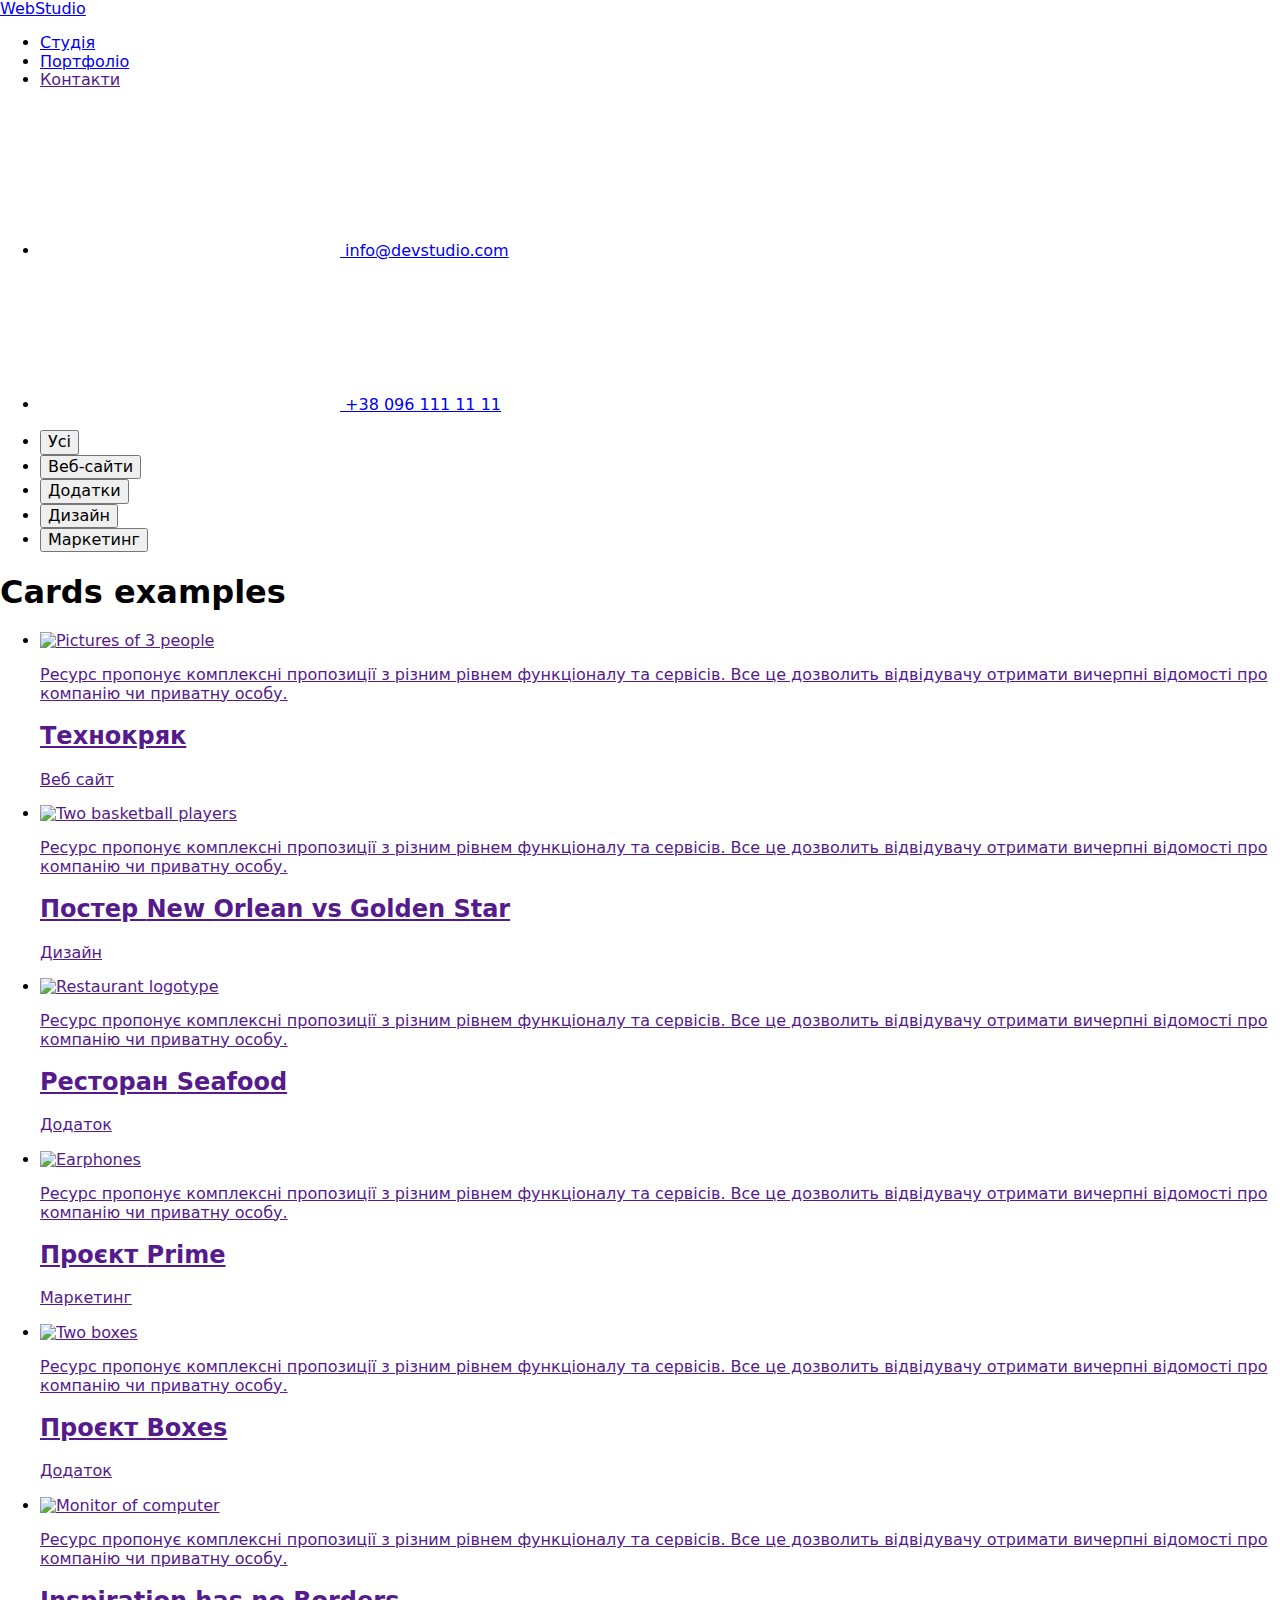
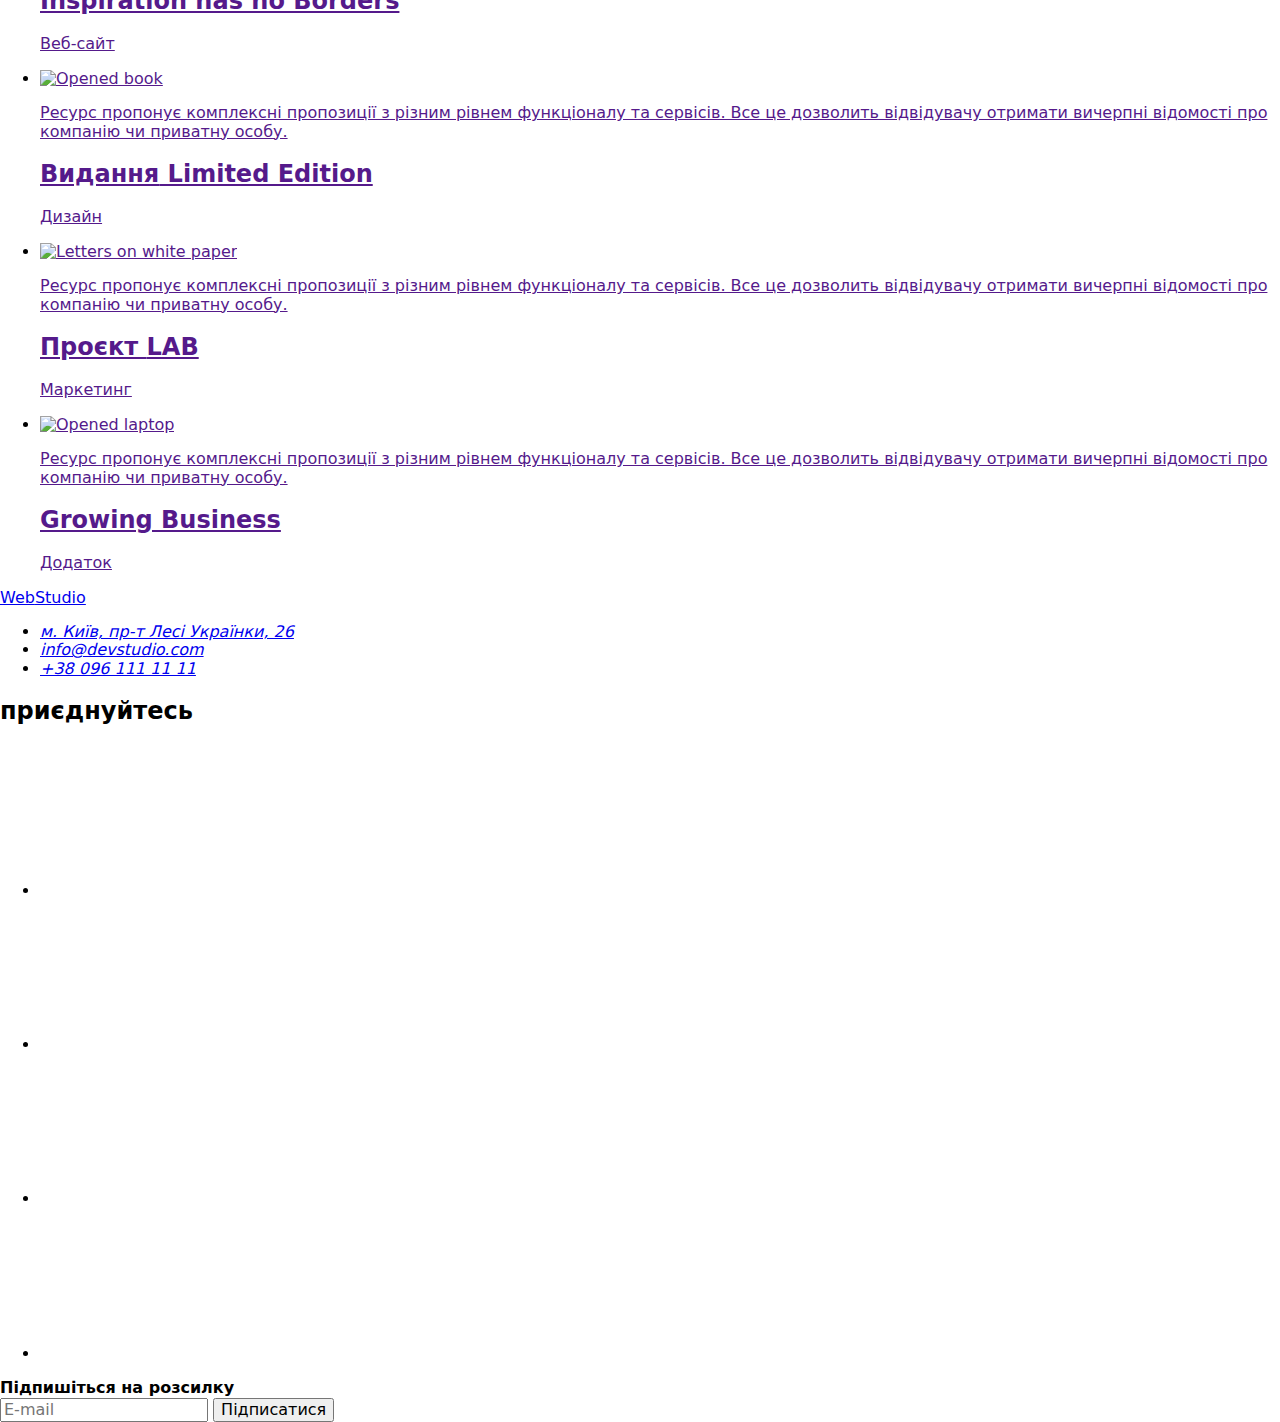
==== portfolio.html @ a7a6271a "Add files via upload" ====
<!DOCTYPE html>
<html lang="uk"> 
  <head>
    <meta charset="UTF-8" />
    <meta http-equiv="X-UA-Compatible" content="IE=edge" />
    <meta name="viewport" content="width=device-width, initial-scale=1.0" />
    <title>portfolio</title>
    <link href="https://fonts.googleapis.com/css2?family=Raleway:wght@700&family=Roboto:wght@400;500;700;900&display=swap" rel="stylesheet">
    <link rel="stylesheet" href="https://cdnjs.cloudflare.com/ajax/libs/modern-normalize/1.1.0/modern-normalize.min.css">
    <link rel="stylesheet" href="./css/styles.css">
  </head>
  <body>
    <header class="header">
      <div class="container flex-added">
      <nav class="flex-added">
          <a lang="en" class="logo" href="./index.html">Web<span class="logo-part">Studio</span></a>
        <ul class="nav-site">
          <li class="nav-site-item"><a class="nav-site-link" href="./index.html">Студія</a></li>
          <li class="nav-site-item"><a class="nav-site-link current" href="./portfolio.html">Портфоліо</a></li>
          <li class="nav-site-item"><a class="nav-site-link" href="">Контакти</a></li>
        </ul>
      </nav>
      <ul class="contacts">
        <li class="contacts-item"><a class="contacts-text" href="mailto:info@devstudio.com">
          <svg class="contacts-envelope">
            <use href="./images/sprite.svg#icon-icon-envelope"></use>
          </svg> 
          info@devstudio.com</a></li>
        <li class="contacts-item"><a class="contacts-text" href="tel:+380961111111">
          <svg class="contacts-smartphone">
            <use href="./images/sprite.svg#icon-icon-smartphone"></use>
          </svg>
          +38 096 111 11 11</a></li>
      </ul>
        </div>
    </header>
    <main>
      <section class="section">
      <div class="container">
      <ul class="filter">
        <li class="filter-item"><button class="filter-btn pointer" type="button">Усі</button></li>
        <li class="filter-item"><button class="filter-btn pointer" type="button">Веб-сайти</button></li>
        <li class="filter-item"><button class="filter-btn pointer" type="button">Додатки</button></li>
        <li class="filter-item"><button class="filter-btn pointer" type="button">Дизайн</button></li>
        <li class="filter-item"><button class="filter-btn pointer" type="button">Маркетинг</button></li>
      </ul>

      <h1 class="section-title hidden">Cards examples</h1>
        <ul class="cards">
          <li class="cards-item"> 
            <a class="cards-link" href="">
              <div class="cards-image-wrap">
                <img class="cards-image" src="./images/pict1.jpg" alt="Pictures of 3 people" />
                  <div class="cards-image-wrap-thumb"> 
                  <p class="cards-image-wrap-text">
                    Ресурс пропонує комплексні пропозиції з різним рівнем функціоналу та сервісів.
                     Все це дозволить відвідувачу отримати вичерпні відомості про компанію чи приватну особу.
                  </p>
                 </div>
              </div>
            <div class="cards-content">
              <h2 class="cards-disc">Технокряк</h2>
            <p class="cards-text">Веб сайт</p>
            </div>
            </a>
          </li>
          <li class="cards-item">
            <a class="cards-link" href="">
              <div class="cards-image-wrap">
               <img class="cards-image" src="./images/pict2.jpg" alt="Two basketball players" />
               <div class="cards-image-wrap-thumb">
                <p class="cards-image-wrap-text">
                  Ресурс пропонує комплексні пропозиції з різним рівнем функціоналу та сервісів.
                   Все це дозволить відвідувачу отримати вичерпні відомості про компанію чи приватну особу.
                </p>
               </div>
              </div>
              <div class="cards-content">
              <h2 class="cards-disc">Постер <span lang="en">New Orlean vs Golden Star</span></h2>
            <p class="cards-text">Дизайн</p>
            </div>
            </a>
          </li>
          <li class="cards-item">
            <a class="cards-link" href="">
              <div class="cards-image-wrap">
                <img class="cards-image" src="./images/pict3.jpg" alt="Restaurant logotype" />
                <div class="cards-image-wrap-thumb">
                  <p class="cards-image-wrap-text">
                    Ресурс пропонує комплексні пропозиції з різним рівнем функціоналу та сервісів.
                     Все це дозволить відвідувачу отримати вичерпні відомості про компанію чи приватну особу.
                  </p>
                 </div>
              </div>
              <div class="cards-content">
              <h2 class="cards-disc">Ресторан <span lang="en">Seafood</span></h2>
            <p class="cards-text">Додаток</p>
            </div>
            </a>
          </li>
          <li class="cards-item">
            <a class="cards-link" href="">
              <div class="cards-image-wrap">
                <img class="cards-image" src="./images/pict4.jpg" alt="Earphones" />
                <div class="cards-image-wrap-thumb">
                  <p class="cards-image-wrap-text">
                    Ресурс пропонує комплексні пропозиції з різним рівнем функціоналу та сервісів.
                     Все це дозволить відвідувачу отримати вичерпні відомості про компанію чи приватну особу.
                  </p>
                 </div>
              </div>
              <div class="cards-content">
            <h2 class="cards-disc">Проєкт <span lang="en">Prime</span></h2>
            <p class="cards-text">Маркетинг</p>
           </div>
            </a>
          </li>
          <li class="cards-item">
           <a class="cards-link" href="">
            <div class="cards-image-wrap">
             <img class="cards-image" src="./images/pict5.jpg" alt="Two boxes" />
             <div class="cards-image-wrap-thumb">
              <p class="cards-image-wrap-text">
                Ресурс пропонує комплексні пропозиції з різним рівнем функціоналу та сервісів.
                 Все це дозволить відвідувачу отримати вичерпні відомості про компанію чи приватну особу.
              </p>
             </div>
            </div>
            <div class="cards-content">
              <h2 class="cards-disc">Проєкт <span lang="en">Boxes</span></h2>
            <p class="cards-text">Додаток</p>
            </div>
           </a>
          </li>
          <li class="cards-item">
          <a class="cards-link" href="">
            <div class="cards-image-wrap">
              <img class="cards-image" src="./images/pict6.jpg" alt="Monitor of computer" />
              <div class="cards-image-wrap-thumb">
                <p class="cards-image-wrap-text">
                  Ресурс пропонує комплексні пропозиції з різним рівнем функціоналу та сервісів.
                   Все це дозволить відвідувачу отримати вичерпні відомості про компанію чи приватну особу.
                </p>
               </div>
            </div>
            <div class="cards-content">
              <h2 class="cards-disc" lang="en">Inspiration has no Borders</h2>
            <p class="cards-text">Веб-сайт</p>
            </div>
          </a>
          </li>
          <li class="cards-item">
            <a class="cards-link" href="">
              <div class="cards-image-wrap">
                <img class="cards-image" src="./images/pict7.jpg" alt="Opened book" />
                <div class="cards-image-wrap-thumb">
                  <p class="cards-image-wrap-text">
                    Ресурс пропонує комплексні пропозиції з різним рівнем функціоналу та сервісів.
                     Все це дозволить відвідувачу отримати вичерпні відомості про компанію чи приватну особу.
                  </p>
                 </div>
              </div>
                <div class="cards-content">
              <h2 class="cards-disc">Видання<span lang="en"> Limited Edition</span></h2>
            <p class="cards-text">Дизайн</p>
            </div>
            </a>
          </li>
          <li class="cards-item">
            <a class="cards-link" href="">
              <div class="cards-image-wrap">
               <img class="cards-image" src="./images/pict8.jpg" alt="Letters on white paper" />
               <div class="cards-image-wrap-thumb">
                <p class="cards-image-wrap-text">
                  Ресурс пропонує комплексні пропозиції з різним рівнем функціоналу та сервісів.
                   Все це дозволить відвідувачу отримати вичерпні відомості про компанію чи приватну особу.
                </p>
               </div>
              </div>
               <div class="cards-content">
              <h2 class="cards-disc">Проєкт <span lang="en">LAB</span></h2>
            <p class="cards-text">Маркетинг</p>
            </div>
            </a>
          </li>
          <li class="cards-item">
            <a class="cards-link" href="">
              <div class="cards-image-wrap">
               <img class="cards-image" src="./images/pict9.jpg" alt="Opened laptop" />
               <div class="cards-image-wrap-thumb">
                <p class="cards-image-wrap-text">
                  Ресурс пропонує комплексні пропозиції з різним рівнем функціоналу та сервісів.
                   Все це дозволить відвідувачу отримати вичерпні відомості про компанію чи приватну особу.
                </p>
               </div>
              </div>
               <div class="cards-content">
            <h2 class="cards-disc" lang="en">Growing Business</h2>
            <p class="cards-text">Додаток</p>
           </div>
            </a>
          </li>
        </ul>
      </div>
      </section>
      </main>

    <footer class="footer">
      <div class="container footer-main ">
        <div class="footer-contacts">
          <a lang="en" class="logo footer-logo " href="./index.html">Web<span class="logo-part-bottom">Studio</span></a>
          <address>  
          <ul class="adress-list">
              <li class="adress-list-item">
                <a class="address-location"
                  href="https://goo.gl/maps/1TbnPT3aEC4T48xM6"
                  target="_blank"
                  rel="noopener noreferrer"
                  >м. Київ, пр-т Лесі Українки, 26</a
                >
              </li>
              <li class="adress-list-item"><a class="address-mail" href="mailto:info@devstudio.com">info@devstudio.com</a></li>
              <li class="adress-list-item"><a class="address-tel" href="tel:+380961111111">+38 096 111 11 11</a></li>
            </ul>
          </address>
        </div>
        <div class="footer-social">
          <h2 class="footer-social-title">приєднуйтесь</h2>
          <ul class="footer-social-list">
            <li class="footer-social-item">
              <a href="" class="footer-social-link">
                <svg class="footer-social-logo">
                  <use href="./images/sprite.svg#icon-instagram-2"></use>
                </svg>
              </a>
            </li>
            <li class="footer-social-item">
              <a href="" class="footer-social-link">
                <svg class="footer-social-logo">
                  <use href="./images/sprite.svg#icon-icon-twitter"></use>
                </svg>
              </a>
            </li>
            <li class="footer-social-item">
              <a href="" class="footer-social-link">
                <svg class="footer-social-logo">
                  <use href="./images/sprite.svg#icon-icon-facebook"></use>
                </svg>
              </a>
            </li>
            <li class="footer-social-item">
              <a href="" class="footer-social-link">
                <svg class="footer-social-logo">
                  <use href="./images/sprite.svg#icon-icon-linkedin"></use>
                </svg>
              </a>
            </li>
          </ul>
        </div>
        <div class="footer-subscribe">
        <b class="footer-subscribe-call"> Підпишіться на розсилку</b>
        <form class="footer-form">
            <input class="footer-form-input" type="email" name="subscribe-email" placeholder="E-mail">
          <button class="footer-form-btn" type="submit">
            Підписатися</button>
        </form>
      </div>
    </div> 
    </footer>
  </body>
</html>
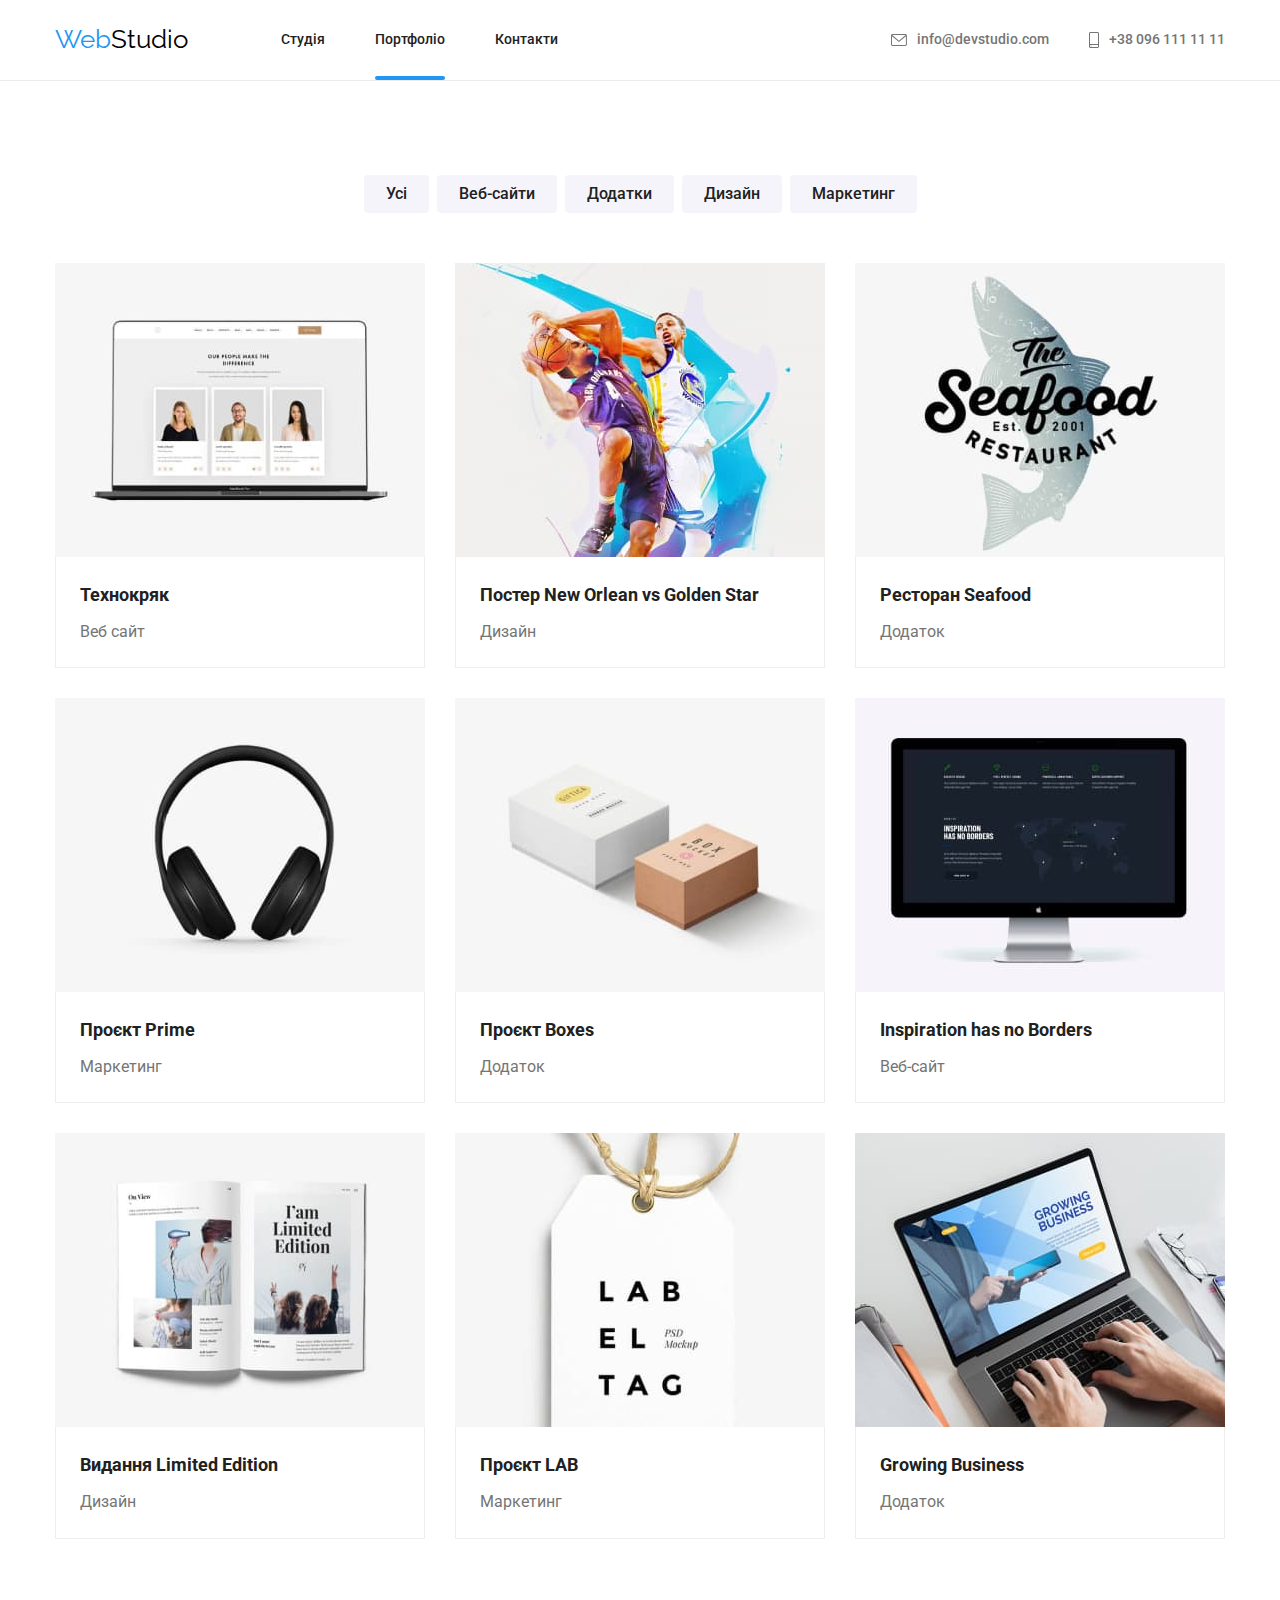
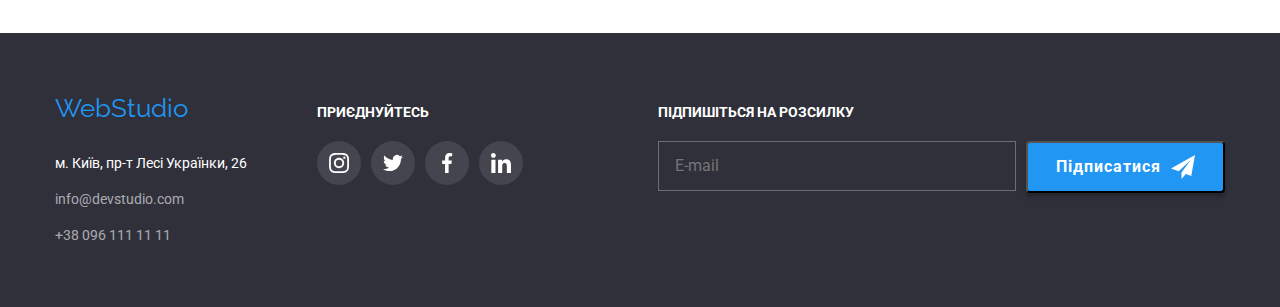
==== commit 5e11365a: "logo white" ====
--- a/portfolio.html
+++ b/portfolio.html
@@ -7,27 +7,28 @@
     <title>portfolio</title>
     <link href="https://fonts.googleapis.com/css2?family=Raleway:wght@700&family=Roboto:wght@400;500;700;900&display=swap" rel="stylesheet">
     <link rel="stylesheet" href="https://cdnjs.cloudflare.com/ajax/libs/modern-normalize/1.1.0/modern-normalize.min.css">
-    <link rel="stylesheet" href="./css/styles.css">
+    <!-- <link rel="stylesheet" href="./css/styles.css"> -->
+    <link rel="stylesheet" href="./css/main.min.css">
   </head>
   <body>
-    <header class="header">
-      <div class="container flex-added">
-      <nav class="flex-added">
-          <a lang="en" class="logo" href="./index.html">Web<span class="logo-part">Studio</span></a>
-        <ul class="nav-site">
-          <li class="nav-site-item"><a class="nav-site-link" href="./index.html">Студія</a></li>
-          <li class="nav-site-item"><a class="nav-site-link current" href="./portfolio.html">Портфоліо</a></li>
-          <li class="nav-site-item"><a class="nav-site-link" href="">Контакти</a></li>
+    <header class="page-header">
+      <div class="page-header__container">
+        <a lang="en" class="main-logo" href="./index.html">Web<span class="main-logo--black">Studio</span></a>
+      <nav class="nav">
+        <ul class="nav__list">
+          <li class="nav__item"><a class="nav__link" href="./index.html">Студія</a></li>
+          <li class="nav__item"><a class="nav__link current" href="./portfolio.html">Портфоліо</a></li>
+          <li class="nav__item"><a class="nav__link" href="">Контакти</a></li>
         </ul>
       </nav>
       <ul class="contacts">
-        <li class="contacts-item"><a class="contacts-text" href="mailto:info@devstudio.com">
-          <svg class="contacts-envelope">
+        <li class="contacts__item"><a class="contacts__link" href="mailto:info@devstudio.com">
+          <svg class="contacts__envelope">
             <use href="./images/sprite.svg#icon-icon-envelope"></use>
           </svg> 
-          info@devstudio.com</a></li>
-        <li class="contacts-item"><a class="contacts-text" href="tel:+380961111111">
-          <svg class="contacts-smartphone">
+          info@devstudio.com </a></li>
+        <li class="contacts__item"><a class="contacts__link" href="tel:+380961111111">
+          <svg class="contacts__smartphone">
             <use href="./images/sprite.svg#icon-icon-smartphone"></use>
           </svg>
           +38 096 111 11 11</a></li>
@@ -208,7 +209,7 @@
     <footer class="footer">
       <div class="container footer-main ">
         <div class="footer-contacts">
-          <a lang="en" class="logo footer-logo " href="./index.html">Web<span class="logo-part-bottom">Studio</span></a>
+       <a lang="en" class="main-logo footer-logo" href="./index.html">Web<span class="main-logo--white">Studio</span></a>
           <address>  
           <ul class="adress-list">
               <li class="adress-list-item">
--- a/css/styles.css
+++ b/css/styles.css
@@ -0,0 +1,1087 @@
+/* main color #757575;
+  */
+/* seconady color #212121;
+*/
+/* white  #FFFFFF */
+/* accent */
+/* blue  #2196F3 */
+:root {
+--primary-text-color: #757575;
+--secondary-text-color: #212121;
+--accent-text-color: #2196F3;
+--white-color: #ffffff;  
+}
+body {
+background-color: #FFFFFF;
+color: var(--primary-text-color);
+font-family: 'Roboto', sans-serif;
+}
+p, ul, ol,
+h1,
+h2,
+h3,
+h4,
+h5,
+h6 {
+  margin-top: 0;
+  margin-bottom: 0;
+ }
+ul {
+  list-style: none;
+  padding: 0;
+  margin: 0;
+}
+img {
+  display: block;
+}
+.pointer {
+  cursor: pointer;
+}
+.flex-added { 
+  display: flex;
+  align-items: center;
+} 
+.section {
+  padding-top: 94px;
+  padding-bottom: 94px;
+} 
+.container {
+  margin: 0 auto;
+  padding-left: 15px;
+  padding-right: 15px;
+  width: 1200px;
+}
+.hidden {
+  position: absolute;
+  width: 1px;
+  height: 1px;
+  margin: -1px;
+  border: 0;
+  padding: 0;
+  white-space: nowrap;
+  clip-path: inset(100%);
+  clip: rect(0 0 0 0);
+  overflow: hidden;
+}
+
+                                     /* header */
+.header {
+  border-bottom: 1px solid #ececec;
+}   
+.logo {
+display:inline-block;
+font-family: 'Raleway', sans-serif;
+font-size: 26px;
+line-height: 1.2;
+color: var(--accent-text-color);
+text-decoration: none;
+}
+.logo-part {
+color: #000000; 
+}
+.nav-site {
+  display:flex;
+  margin-left: 93px;
+}
+
+.nav-site-item:not(:last-child) {
+  margin-right: 50px;
+}
+.contacts-envelope {
+width: 16px;
+height: 12px;
+margin-right: 10px;
+transition: fill 250ms cubic-bezier(0.4, 0, 0.2, 1);
+fill: currentColor;
+}
+.contacts-envelope:hover, 
+.contacts-envelope:focus {
+  fill: var(--accent-text-color);
+}  
+.contacts-smartphone {
+  width: 10px;
+  height: 16px;
+  margin-right: 10px;
+  transition: fill 250ms cubic-bezier(0.4, 0, 0.2, 1);
+  fill: currentColor;
+}
+.contacts-smartphone:hover,
+.contacts-smartphone:focus {
+fill: var(--accent-text-color);
+}
+.nav-site-link {
+position: relative;
+display: block;  
+padding-top: 32px;
+padding-bottom: 32px;
+font-family: inherit; 
+font-weight: 500;
+font-size: 14px;
+line-height: 1.14;
+color: var(--secondary-text-color);
+transition: color 250ms cubic-bezier(0.4, 0, 0.2, 1);
+text-decoration:none;
+}
+
+.nav-site-link::after {
+  position: absolute;
+  left: 0;
+  bottom: 0;
+  content: "";
+  display: block;
+  width: 100%;
+  height: 4px;
+  background-color: var(--accent-text-color);
+  border-radius: 2px;
+  opacity: 0;
+}
+.nav-site-link.current::after {
+opacity: 1;
+}
+.nav-site-link:hover, 
+.nav-site-link:focus  {
+color: var(--accent-text-color);
+}
+.current {
+  color: var(--accent-text-color);
+}
+.contacts {
+  display: flex;
+  margin-left: auto;
+  }
+  /* .contacts .contacts-item + .contacts-item {
+margin-left: 40px;
+  } */
+  .contacts > li:not(:last-child)
+  {margin-right: 40px;
+  }
+.contacts-text {
+  display: flex;
+  align-items: center;
+  font-weight: 500;
+  font-size: 14px;
+  line-height: 1.14;
+  color: var(--primary-text-color);
+  transition: color 250ms cubic-bezier(0.4, 0, 0.2, 1);
+  text-decoration:none;
+}
+.contacts-text:hover, 
+.contacts-text:focus {
+  color: var(--accent-text-color);
+}  
+
+
+ 
+                                   /* main  */
+.hero { 
+  margin-right: auto;
+  margin-left: auto;
+  padding-top: 200px;
+  padding-bottom: 200px;
+  background-image: linear-gradient(rgba(47, 48, 58, 0.4),
+  rgba(47, 48, 58, 0.4)), url(../images/hero-background.jpg);
+background-color: #212121;
+  text-align: center;
+max-width: 1600px;
+height: 600px;
+/* background-size: или через ширину;??? */
+}  
+                                  
+.hero-title {
+  width: 696px;
+  /* text-align: center; */
+  margin: 0 auto 30px;
+font-weight: 900;
+font-size: 44px;
+line-height: 1.4;
+color: #FFFFFF;
+letter-spacing: 0.06em;
+text-transform: uppercase;
+}
+.hero-btn {
+  display: inline-block;
+  padding: 10px 20px;
+  margin-top: 0;
+  margin-bottom: 0;
+  /* height: 50px; */
+  font-family: inherit;
+  font-weight: 700;
+  font-size: 16px;
+  line-height: 1.8;
+  color: var(--white-color);
+  background-color: var(--accent-text-color);
+  border: 1px solid transparent;
+  border-radius: 7px;
+  }
+  .advantages-section {
+    padding-top: 94px;
+    padding-bottom: 0;
+  }
+.section-title {
+  margin-top: 0;
+  margin-bottom: 50px;
+  font-weight: 700;
+  font-size: 36px;
+  line-height: 1.2;
+  color: var(--secondary-text-color);
+  text-align: center; 
+}
+.advantages {
+  display: flex;
+}
+.advantages .advantages-item + .advantages-item {
+  margin-left: 30px;
+}
+.advantages-item {
+width: 270px;
+}
+.advantages-icons {
+  display: flex;
+  object-fit: contain;
+  justify-content: center;
+  align-items: center;
+  width: 270px;
+  height: 120px;
+  margin-bottom: 30px;
+  background-color: #F5F4FA;
+}
+.advantages-icons-item {
+  width: 70px;
+  height: 70px;
+}
+
+.advantages-title {
+  /* background-color: #fff; */
+  margin-top: 0;
+  margin-bottom: 10px;
+  font-weight: 700;
+  font-size: 14px;
+  line-height: 1.14;
+  color: var(--secondary-text-color);
+  text-transform: uppercase; 
+}
+.advantages-text {
+  margin-bottom: 0px;
+  margin-top: 0;
+  font-size: 14px;
+  line-height: 1.7; 
+}
+
+.deal-list {
+  display: flex;
+  justify-content: center;
+}
+.deal-image-wrap {
+  position: relative;
+}
+.deal-image-thumb {
+  position: absolute;
+  display: flex;
+  left: 0;
+  bottom: 0;
+  justify-content: center;
+ align-items: center;
+  width: 370px;
+  height: 70px;
+  background-color: rgba(47, 48, 58, 0.8);;
+}
+.deal-image-text{
+font-family: 'Roboto';
+font-style: normal;
+font-weight: 700;
+font-size: 14px;
+line-height: 1.15;
+text-align: center;
+text-transform: uppercase;
+color: rgba(255, 255, 255, 1);
+}
+.deal-list-item:not(:last-child) {
+margin-right: 30px;
+}
+
+/* .team-sect {background-color: #F5F4FA;
+  margin-right: auto;
+  margin-left: auto;
+}  */
+/* .title-team {
+  margin-top: 0;
+  margin-bottom: 50px;
+  } */
+  /* .team {
+    display: flex;
+    justify-content: center;
+    margin-top: 0;
+  } */
+  /* .team-item {
+    background-color: #ffffff;
+    box-shadow: 0px 1px 3px rgba(0, 0, 0, 0.12), 0px 1px 1px rgba(0, 0, 0, 0.14), 0px 2px 1px rgba(0, 0, 0, 0.2);
+    border-radius: 0px 0px 4px 4px;
+  } */
+  /* .team-item:not(:last-child) {
+    margin-right: 30px;
+  } */
+  /* .team-image {
+    margin-top: 0;
+    margin-bottom: 0;
+  } */
+  /* .team-content {
+    padding-top: 30px;
+    padding-bottom: 30px;
+  } */
+  
+/* .team-name {
+  margin-top: 0;
+  margin-bottom: 10px;
+  font-weight: 500;
+  font-size: 16px;
+  line-height: 1.2;
+  color: var(--secondary-text-color);
+  text-align: center;
+} */
+/* .team-position {
+  margin-top: 0;
+  margin-bottom: 16px;
+  font-size: 16px;
+  line-height: 1.2;
+  text-align: center;
+} */
+/* .team-icons {
+  display: flex;
+  margin: 0 auto;
+  width: 206px;
+  height: 44px;
+} */
+/* .team-icons-item {
+  display: flex;
+  width: 44px;
+  height: 44px;
+  justify-content: center;
+  align-items: center;
+
+}
+.team-icons-item + .team-icons-item {
+  margin-left: 10px;
+} */
+/* .team-icons-link {
+  display: flex;
+  width: 100%;
+  height: 100%;
+  justify-content: center;
+  align-items: center;
+  border-radius: 50%;
+  transition: background-color 250ms cubic-bezier(0.4, 0, 0.2, 1);
+}
+.team-icons-link:hover,
+.team-icons-link:focus {
+  background-color: var(--accent-text-color);
+} */
+/* .icons-item-pict {
+width: 20px;
+height: 20px;
+fill: #AFB1B8;
+transition: fill 250ms cubic-bezier(0.4, 0, 0.2, 1);
+} */
+/* .team-icons-link:hover .icons-item-pict,
+.team-icons-link:focus .icons-item-pict {
+  fill: #ffffff;
+} */
+
+.clients-list {
+  display:flex;
+}
+.clients-list-item {
+  display: flex;
+ justify-content: center;
+  align-items: center;
+  width: 170px;
+  height: 92px;
+  border-radius: 5px;
+}
+.clients-list-item + .clients-list-item {
+  margin-left: 30px;
+}
+.clients-list-link {
+  display: flex;
+  width: 100%;
+  height: 100%;
+  border: 1px solid #AFB1B8;
+  align-items: center;
+  justify-content: center;
+  fill: #AFB1B8;
+  transition: border 250ms cubic-bezier(0.4, 0, 0.2, 1),
+  fill 250ms cubic-bezier(0.4, 0, 0.2, 1);
+  }
+  .clients-list-link:hover,
+  .clients-list-link:focus {
+fill: var(--accent-text-color);
+border: 1px solid #2196F3;
+  }
+.item-logo {
+  width: 106px;
+  height: 60px;
+}
+
+                             /* footer */
+.footer {
+  padding-top: 60px;
+  padding-bottom: 60px;
+ background-color: #2F303A;} 
+ .footer-main {
+  display: flex;
+  align-items:baseline;
+ }
+.footer-logo {
+ margin-top: 0;
+ margin-bottom: 28px; 
+}   
+.footer-contacts {
+  margin-right: 70px;
+}
+.footer-social-title {
+  margin-bottom: 20px;
+font-family: 'Roboto';
+font-style: normal;
+font-weight: 700;
+font-size: 14px;
+line-height: 1.14;
+text-transform: uppercase;
+color:var(--white-color)
+}
+.footer-social-list {
+  display: flex;
+  margin: auto auto;
+  width: 206px;
+  height: 44px;
+}
+.footer-social-item {
+  display: flex;
+  width: 44px;
+  height: 44px;
+  justify-content: center;
+  align-items: center;
+}
+.footer-social-item + .footer-social-item {
+  margin-left: 10px;
+}
+.footer-social-link {
+background-color: rgba(255, 255, 255, 0.1);
+display: flex;
+justify-content: center;
+align-items: center;
+width: 100%;
+height: 100%;
+transition: background-color 250ms cubic-bezier(0.4, 0, 0.2, 1);
+border-radius: 50%;
+}
+.footer-social-link:hover,
+.footer-social-link:focus {
+  background-color: var(--accent-text-color);
+}
+
+.footer-social-logo {
+  width: 20px;
+  height: 20px;
+  fill: #FFFFFF;
+}
+.adress-list-item:not(:last-child) {
+margin-bottom: 12px;
+}                              
+.address-location {
+  margin-bottom: 12px;
+  font-style: normal;
+  font-weight: 400;
+  font-size: 14px;
+  line-height: 1.7;
+  color: var(--white-color);
+  text-decoration: none;
+}
+.logo-part-bottom {
+  color: #FFFFFF;
+}
+.address-mail,
+.address-tel {
+  font-style: normal;
+  font-size: 14px;
+  line-height: 1.7;
+  color: rgba(255, 255, 255, 0.6);
+  text-decoration: none;
+}
+.footer-subscribe {
+  margin-left: auto;
+}
+.footer-subscribe-call {
+  display: inline-block;
+  margin-bottom: 20px;
+  font-style: normal;
+font-weight: 700;
+font-size: 14px;
+line-height: 1.14;
+
+text-transform: uppercase;
+color: #FFFFFF;
+}
+.footer-form {
+  display: flex;
+  /* align-items: flex-end; */
+}
+.footer-form-input {
+  margin-right: 10px;
+  padding-left: 16px;
+  width: 358px;
+  height: 50px;
+  font-style: normal;
+font-weight: 400;
+font-size: 16px;
+line-height: 1.2;
+color: rgba(255, 255, 255, 0.6);
+background-color: rgba(47, 48, 58, 1);
+border: 1px solid rgba(255, 255, 255, 0.3);
+}
+
+.footer-form-btn {
+  display: flex;
+  padding: 10px 28px;
+  font-style: normal;
+  font-weight: 700;
+  font-size: 16px;
+  line-height: 1.8;
+  align-items: center;
+  text-align: center;
+  letter-spacing: 0.06em;
+  color: #FFFFFF;
+  background-color: #2196F3;
+  box-shadow: 0px 4px 4px rgba(0, 0, 0, 0.25);
+border-radius: 4px;
+cursor: pointer;
+}
+.footer-form-btn::after {
+  content: "";
+  margin-left: 10px;
+  width: 24px;
+  height: 24px;
+  background-image: url(../images/icon\ send.svg);
+}
+
+                              /* portolio */                              
+
+.filter {
+  display: flex;
+  justify-content: center;
+  margin-bottom: 50px;
+} 
+ .filter .filter-item + .filter-item {
+    margin-left: 8px;
+  }                               
+.filter-btn {
+ padding: 6px 22px; 
+ font-weight: 500;
+ font-size: 16px;
+ line-height: 1.6;
+ color: var(--secondary-text-color);
+ /* text-align: center;???????????????????*/
+ background-color: #F5F4FA;
+ transition: color 250ms cubic-bezier(0.4, 0, 0.2, 1),
+ background-color 250ms cubic-bezier(0.4, 0, 0.2, 1),
+ box-shadow 250ms cubic-bezier(0.4, 0, 0.2, 1);
+ border: none;
+ border-radius: 4px;
+}
+.filter-btn:hover,
+.filter-btn:focus {
+  color: var(--white-color);
+  background-color: var(--accent-text-color);
+  box-shadow: 0px 3px 1px rgba(0, 0, 0, 0.1),
+   0px 1px 2px rgba(0, 0, 0, 0.08), 0px 2px 2px
+    rgba(0, 0, 0, 0.12);
+}
+.cards {
+  display: flex;
+  flex-wrap: wrap;
+}                   
+.cards a {
+  text-decoration: none;
+}  
+.cards-item {
+  margin-right: 30px;
+  margin-bottom: 30px;
+  width: 370px;
+}
+.cards-item:nth-child(3n) {
+  margin-right: 0;
+}
+.cards-item:nth-last-child(-n+3) {
+  margin-bottom: 0;
+}
+.cards-link {
+  display: block;
+  width: 100%;
+  height: 100%;
+  transition: box-shadow 250ms cubic-bezier(0.4, 0, 0.2, 1);
+}
+.cards-link:hover,
+.cards-link:focus {
+box-shadow: 0px 4px 4px rgba(0, 0, 0, 0.25);
+}
+.cards-image-wrap {
+position: relative;
+overflow: hidden;
+}
+.cards-image-wrap-thumb {
+  position: absolute;
+  left:0;
+  bottom:0;
+  top: 100%;
+  opacity: 0;
+  width: 370px;
+  height: 294px;
+  transform: translateY(100%);
+  background-color: rgba(33, 150, 243, 0.9);
+  transition: opacity 250ms cubic-bezier(0.4, 0, 0.2, 1),
+  transform 250ms cubic-bezier(0.4, 0, 0.2, 1);
+}
+.cards-link:hover .cards-image-wrap-thumb {
+opacity: 1;
+transform: translateY(-100%);
+}
+.cards-image-wrap-text {
+display: inline-block;
+padding: 63px 24px;
+color: rgba(255, 255, 255, 1);
+font-family: Roboto;
+font-size: 18px;
+font-weight: 400;
+line-height: 1.6;
+text-align: left;
+}
+.cards-content {
+padding-top: 20px;
+padding-right: 24px;
+padding-bottom: 20px;
+padding-left: 24px;
+border-right: 1px solid #eeeeee ;
+border-bottom: 1px solid #eeeeee ;
+border-left: 1px solid #eeeeee ;
+}
+.cards-disc {
+  margin-top: 0;
+ margin-bottom: 4px;
+ margin-left: 0;
+ font-weight: 700;
+ font-size: 18px;
+ line-height: 2;
+ color: var(--secondary-text-color);
+}
+.cards-text {
+  margin-left: 0;
+  font-size: 16px;
+  line-height: 1.9;
+  color: var(--primary-text-color);
+}
+           /* ::backdrop button  */
+.backdrop {
+  position: fixed;
+  top: 0;
+  left: 0;
+  width: 100vw;
+  height: 100vh;
+  scale: 1;
+  background-color: rgb(0, 0, 0, 0.2);
+  transition: opacity 250ms cubic-bezier(0.4, 0, 0.2, 1), visibility 250ms cubic-bezier(0.4, 0, 0.2, 1),
+  scale 250ms cubic-bezier(0.4, 0, 0.2, 1) ;
+}
+.backdrop.is-hidden {
+  opacity: 0;
+  visibility: hidden;
+  pointer-events: none;
+  scale: 0;
+}
+.modal {
+  position: absolute;
+  top: 50%;
+  left: 50%;
+  transform: translate(-50%,-50%);
+  width: 528px;
+  height: 580px;
+  padding: 40px;
+  background-color: #fff;
+}
+.modal-close-btn {
+  position: absolute;
+  top: 8px;
+  right: 8px;
+  display: flex;
+  justify-content: center;
+  align-items: center;
+  width: 30px;
+  height: 30px;
+  padding: 0;
+  border-radius: 50%;
+  background-color: transparent;
+  border: 1px solid rgba(0, 0, 0, 0.1);
+  cursor: pointer;
+}
+.modal-close-icon {
+  fill: #000000;
+  transition: fill 250ms cubic-bezier(0.4, 0, 0.2, 1);
+}
+ .modal-close-btn:focus, .modal-close-btn:hover .modal-close-icon {
+  fill: #2196F3;
+} 
+
+           /* ВІпадающее окно формы */
+
+.form-title {
+display: block;
+margin-top: 0;
+margin-right: auto;
+margin-left: auto;
+margin-bottom: 12px;
+  font-style: normal;
+font-weight: 700;
+font-size: 20px;
+line-height: 1.15;
+text-align: center;
+color: #212121;
+}
+.form-field {
+  display:block;
+  width: 100%;
+  margin-bottom: 10px;
+  width: 448px;
+height: 58px;
+}
+.form-field-message {
+   display:block;
+  width: 100%;
+  margin-bottom: 20px;
+  width: 448px;
+height: 138px;
+}
+.form-contact-inscription {
+  margin-bottom: 4px;
+font-style: normal;
+font-weight: 400;
+font-size: 12px;
+line-height: 1.16;
+color: #757575;
+}
+.form-field-input-wrapper {
+  position: relative;
+  display: block;
+  margin-bottom: 10px;
+}
+.form-input {
+  width: 100%;
+  height: 40px;
+  padding-left: 42px;
+  border: 1px solid rgba(33, 33, 33, 0.2);
+  border-radius: 4px;
+  transition: border-color, 250ms, cubic-bezier(0.4, 0, 0.2, 1);
+}
+.form-input:focus, .form-user-message:focus { 
+  outline: none;
+  border-color: #2196F3;
+ }
+ .form-input:focus +.form-input-icon {
+  fill: #2196F3;
+ }
+.form-input-icon {
+  position: absolute;
+  top: 50%;
+  transform: translateY(-50%);
+  left: 12px;
+  width: 18px;
+  height: 18px;
+  transition: fill 250ms cubic-bezier(0.4, 0, 0.2, 1);
+}
+.form-user-message {
+  width: 100%;
+  height: 120px;
+  margin-bottom: 20px;
+  padding: 12px 16px;
+  border: 1px solid rgba(33, 33, 33, 0.2);
+  border-radius: 4px;
+  resize: none;
+  transition: border-color, 250ms, cubic-bezier(0.4, 0, 0.2, 1);
+}
+.form-user-message::placeholder {
+  font-style: normal;
+font-weight: 400;
+font-size: 12px;
+line-height: 1.14;
+color: rgba(117, 117, 117, 0.5);
+
+}
+.form-agreement-wrapper {
+  display: flex;
+  margin-bottom: 30px;
+  margin-left: 20px;
+}
+.form-agreement-field {
+display: flex;
+align-items: center;
+}
+/* добавляем пустой  квадрат рядом с чекбоксом */
+.form-agreement-field::before {
+  display: inline-block;
+  content: "";
+  width: 16px;
+  height: 16px;
+  margin-right: 10px;
+  outline: 1px solid #212121;
+}
+.form-agreement-input {
+  margin-right: 8px;
+  fill: #212121;
+}
+
+
+/* Сделать интерактивным скрытый снизу чекбокс,чтобы
+кликая на его соседа,на скрытый чек применялся фокус */
+.form-agreement-input:focus + .form-agreement-field::before {
+  outline: 1px solid #2196F3;
+}
+/* изменить у before св-во,если его сосед отмечен(чект) */
+.form-agreement-input:checked + .form-agreement-field::before {
+background-image: url(../images/icon\ check.svg);
+} 
+.form-agreement-text {
+font-style: normal;
+font-weight: 400;
+font-size: 14px;
+line-height: 1.7;
+color: rgba(117, 117, 117, 1);
+}
+.form-agreement-text-part {
+  text-decoration-line: underline;
+  color: #2196F3;
+}
+.form-btn {
+display: block;
+margin-top: 0;
+margin-bottom: 0;
+margin-left: auto;
+margin-right: auto;
+padding: 10px 50px;
+border-radius: 4px;
+font-style: normal;
+font-weight: 700;
+font-size: 16px;
+line-height: 1.8;
+color: #FFFFFF;
+background-color: #2196F3;
+}
+       /* End of Выпадающая форма */
+     
+            /* Bem metodology team */      
+.section-team {
+    margin-right: auto;
+    margin-left: auto;
+    padding-top: 94px;
+  padding-bottom: 94px;
+  background-color: #F5F4FA;
+} 
+.section-team__container {
+  margin: 0 auto;
+  padding-left: 15px;
+  padding-right: 15px;
+  width: 1200px;
+}
+/* .section-team__title { =section-title
+  margin-top: 0;
+  margin-bottom: 50px;
+  font-weight: 700;
+  font-size: 36px;
+  line-height: 1.2;
+  color: var(--secondary-text-color);
+  text-align: center; 
+}  */
+.card-set {
+  display: flex;
+  justify-content: center;
+  margin-top: 0;
+}
+.card-set__item {
+  background-color: #ffffff;
+  box-shadow: 0px 1px 3px rgba(0, 0, 0, 0.12), 0px 1px 1px rgba(0, 0, 0, 0.14), 0px 2px 1px rgba(0, 0, 0, 0.2);
+  border-radius: 0px 0px 4px 4px;
+}
+.card-set__item:not(:last-child) {
+  margin-right: 30px;
+}
+/* .employee {
+
+} */
+.employee__image {
+  margin-top: 0;
+  margin-bottom: 0;
+}
+.employee__meta {
+  padding-top: 30px;
+  padding-bottom: 30px;
+}
+.employee__name {
+  margin-top: 0;
+  margin-bottom: 10px;
+  font-weight: 500;
+  font-size: 16px;
+  line-height: 1.2;
+  color: var(--secondary-text-color);
+  text-align: center;
+}
+.employee__position {
+  margin-top: 0;
+  margin-bottom: 16px;
+  font-size: 16px;
+  line-height: 1.2;
+  text-align: center;
+}
+.social-info {
+  display: flex;
+  margin: 0 auto;
+  width: 206px;
+  height: 44px;
+}
+.social-info__item {
+    display: flex;
+  width: 44px;
+  height: 44px;
+  justify-content: center;
+  align-items: center;
+}
+.social-info__item + .social-info__item {
+  margin-left: 10px;
+}
+.social-info__link {
+  display: flex;
+  width: 100%;
+  height: 100%;
+  justify-content: center;
+  align-items: center;
+  border-radius: 50%;
+  transition: background-color 250ms cubic-bezier(0.4, 0, 0.2, 1);
+}
+.social-info__link:hover,
+.social-info__link:focus {
+  background-color: var(--accent-text-color);
+}
+.social-info__pict {
+  width: 20px;
+height: 20px;
+fill: #AFB1B8;
+transition: fill 250ms cubic-bezier(0.4, 0, 0.2, 1);
+}
+.social-info__link:hover .social-info__pict,
+social-info__pict:focus .social-info__pict {
+  fill: #ffffff;
+} 
+
+/* Bem metod header */
+.page-header {
+  border-bottom: 1px solid #ececec;
+}
+.page-header__container {
+  display: flex;
+  align-items: center;
+  margin: 0 auto;
+padding-left: 15px;
+padding-right: 15px;
+width: 1200px;
+}
+.main-logo {
+  display:inline-block;
+  font-family: 'Raleway', sans-serif;
+  font-size: 26px;
+  line-height: 1.2;
+  color: var(--accent-text-color);
+  text-decoration: none; 
+}
+.main-logo--black {
+  color: #000000; 
+}
+.nav {
+display: flex;
+align-items: center;
+}
+.nav__list {
+  display:flex;
+  margin-left: 93px;
+}
+.nav__item:not(:last-child) {
+  margin-right: 50px;
+}
+.nav__link {
+  position: relative;
+display: block;  
+padding-top: 32px;
+padding-bottom: 32px;
+font-family: inherit; 
+font-weight: 500;
+font-size: 14px;
+line-height: 1.14;
+color: var(--secondary-text-color);
+transition: color 250ms cubic-bezier(0.4, 0, 0.2, 1);
+text-decoration:none;
+}
+.nav__link::after {
+  position: absolute;
+  left: 0;
+  bottom: 0;
+  content: "";
+  display: block;
+  width: 100%;
+  height: 4px;
+  background-color: var(--accent-text-color);
+  border-radius: 2px;
+  opacity: 0;
+}
+.nav__link.current::after {
+  opacity: 1;
+}
+.nav__link:hover,
+.nav__link:focus {
+  color: var(--accent-text-color);
+}
+.contacts {
+  display: flex;
+  margin-left: auto;
+  }
+  .contacts__item:not(:last-child)  {
+    margin-right: 40px;
+  }
+  .contacts__link {
+      display: flex;
+  align-items: center;
+  font-weight: 500;
+  font-size: 14px;
+  line-height: 1.14;
+  color: var(--primary-text-color);
+  transition: color 250ms cubic-bezier(0.4, 0, 0.2, 1);
+  text-decoration:none;
+  }
+  .contacts__link:hover, 
+  .contacts__link:focus {
+    color: var(--accent-text-color);
+  }
+  .contacts__envelope {
+    width: 16px;
+    height: 12px;
+    margin-right: 10px;
+    transition: fill 250ms cubic-bezier(0.4, 0, 0.2, 1);
+    fill: currentColor;
+  }
+  .contacts__envelope:hover,
+  .contacts__envelope:focus {
+    fill: var(--accent-text-color);
+  }
+  .contacts__smartphone {
+    width: 10px;
+    height: 16px;
+    margin-right: 10px;
+    transition: fill 250ms cubic-bezier(0.4, 0, 0.2, 1);
+    fill: currentColor;
+  }
+  .contacts__smartphone:hover,
+  .contacts__smartphone:focus {
+    fill: var(--accent-text-color)
+  }
--- a/css/main.min.css
+++ b/css/main.min.css
@@ -0,0 +1 @@
+:root{--primary-text-color: #757575;--secondary-text-color: #212121;--accent-text-color: #2196F3;--white-color: #ffffff}body{background-color:#fff;color:var(--primary-text-color);font-family:"Roboto",sans-serif}p,ul,ol,h1,h2,h3,h4,h5,h6{margin-top:0;margin-bottom:0}ul{list-style:none;padding:0;margin:0}img{display:block}.pointer{cursor:pointer}.flex-added{display:flex;align-items:center}.section{padding-top:94px;padding-bottom:94px}.hidden{position:absolute;width:1px;height:1px;margin:-1px;border:0;padding:0;white-space:nowrap;-webkit-clip-path:inset(100%);clip-path:inset(100%);clip:rect(0 0 0 0);overflow:hidden}.container{margin:0 auto;padding-left:15px;padding-right:15px;width:1200px}.page-header{border-bottom:1px solid #ececec}.page-header__container{display:flex;align-items:center;margin:0 auto;padding-left:15px;padding-right:15px;width:1200px}.main-logo{display:inline-block;font-family:"Raleway",sans-serif;font-size:26px;line-height:1.2;color:var(--accent-text-color);text-decoration:none}.main-logo--black{color:#000}.nav{display:flex;align-items:center}.nav__list{display:flex;margin-left:93px}.nav__item:not(:last-child){margin-right:50px}.nav__link{position:relative;display:block;padding-top:32px;padding-bottom:32px;font-family:inherit;font-weight:500;font-size:14px;line-height:1.14;color:var(--secondary-text-color);transition:color 250ms cubic-bezier(0.4, 0, 0.2, 1);text-decoration:none}.nav__link::after{position:absolute;left:0;bottom:0;content:"";display:block;width:100%;height:4px;background-color:var(--accent-text-color);border-radius:2px;opacity:0}.nav__link.current::after{opacity:1}.nav__link:hover,.nav__link:focus{color:var(--accent-text-color)}.contacts{display:flex;margin-left:auto}.contacts__item:not(:last-child){margin-right:40px}.contacts__link{display:flex;align-items:center;font-weight:500;font-size:14px;line-height:1.14;color:var(--primary-text-color);transition:color 250ms cubic-bezier(0.4, 0, 0.2, 1);text-decoration:none}.contacts__link:hover,.contacts__link:focus{color:var(--accent-text-color)}.contacts__envelope{width:16px;height:12px;margin-right:10px;transition:fill 250ms cubic-bezier(0.4, 0, 0.2, 1);fill:currentColor}.contacts__envelope:hover,.contacts__envelope:focus{fill:var(--accent-text-color)}.contacts__smartphone{width:10px;height:16px;margin-right:10px;transition:fill 250ms cubic-bezier(0.4, 0, 0.2, 1);fill:currentColor}.contacts__smartphone:hover,.contacts__smartphone:focus{fill:var(--accent-text-color)}.backdrop{position:fixed;top:0;left:0;width:100vw;height:100vh;scale:1;background-color:rgba(0,0,0,.2);transition:opacity 250ms cubic-bezier(0.4, 0, 0.2, 1),visibility 250ms cubic-bezier(0.4, 0, 0.2, 1),scale 250ms cubic-bezier(0.4, 0, 0.2, 1)}.backdrop.is-hidden{opacity:0;visibility:hidden;pointer-events:none;scale:0}.modal{position:absolute;top:50%;left:50%;transform:translate(-50%, -50%);width:528px;height:580px;padding:40px;background-color:#fff}.modal-close-btn{position:absolute;top:8px;right:8px;display:flex;justify-content:center;align-items:center;width:30px;height:30px;padding:0;border-radius:50%;background-color:rgba(0,0,0,0);border:1px solid rgba(0,0,0,.1);cursor:pointer}.modal-close-icon{fill:#000;transition:fill 250ms cubic-bezier(0.4, 0, 0.2, 1)}.modal-close-btn:focus,.modal-close-btn:hover .modal-close-icon{fill:#2196f3}.form-title{display:block;margin-top:0;margin-right:auto;margin-left:auto;margin-bottom:12px;font-style:normal;font-weight:700;font-size:20px;line-height:1.15;text-align:center;color:#212121}.form-field{display:block;width:100%;margin-bottom:10px;width:448px;height:58px}.form-field-message{display:block;width:100%;margin-bottom:20px;width:448px;height:138px}.form-contact-inscription{margin-bottom:4px;font-style:normal;font-weight:400;font-size:12px;line-height:1.16;color:#757575}.form-field-input-wrapper{position:relative;display:block;margin-bottom:10px}.form-input{width:100%;height:40px;padding-left:42px;border:1px solid rgba(33,33,33,.2);border-radius:4px;transition:border-color,250ms,cubic-bezier(0.4, 0, 0.2, 1)}.form-input:focus,.form-user-message:focus{outline:none;border-color:#2196f3}.form-input:focus+.form-input-icon{fill:#2196f3}.form-input-icon{position:absolute;top:50%;transform:translateY(-50%);left:12px;width:18px;height:18px;transition:fill 250ms cubic-bezier(0.4, 0, 0.2, 1)}.form-user-message{width:100%;height:120px;margin-bottom:20px;padding:12px 16px;border:1px solid rgba(33,33,33,.2);border-radius:4px;resize:none;transition:border-color,250ms,cubic-bezier(0.4, 0, 0.2, 1)}.form-user-message::-moz-placeholder{font-style:normal;font-weight:400;font-size:12px;line-height:1.14;color:rgba(117,117,117,.5)}.form-user-message::placeholder{font-style:normal;font-weight:400;font-size:12px;line-height:1.14;color:rgba(117,117,117,.5)}.form-agreement-wrapper{display:flex;margin-bottom:30px;margin-left:20px}.form-agreement-field{display:flex;align-items:center}.form-agreement-field::before{display:inline-block;content:"";width:16px;height:16px;margin-right:10px;outline:1px solid #212121}.form-agreement-input{margin-right:8px;fill:#212121}.form-agreement-input:focus+.form-agreement-field::before{outline:1px solid #2196f3}.form-agreement-input:checked+.form-agreement-field::before{background-image:url(../images/icon\ check.svg)}.form-agreement-text{font-style:normal;font-weight:400;font-size:14px;line-height:1.7;color:#757575}.form-agreement-text-part{text-decoration-line:underline;color:#2196f3}.form-btn{display:block;margin-top:0;margin-bottom:0;margin-left:auto;margin-right:auto;padding:10px 50px;border-radius:4px;font-style:normal;font-weight:700;font-size:16px;line-height:1.8;color:#fff;background-color:#2196f3}.section-title{margin-top:0;margin-bottom:50px;font-weight:700;font-size:36px;line-height:1.2;color:var(--secondary-text-color);text-align:center}.social-info{display:flex;margin:0 auto;width:206px;height:44px}.social-info__item{display:flex;width:44px;height:44px;justify-content:center;align-items:center}.social-info__item+.social-info__item{margin-left:10px}.social-info__link{display:flex;width:100%;height:100%;justify-content:center;align-items:center;border-radius:50%;transition:background-color 250ms cubic-bezier(0.4, 0, 0.2, 1)}.social-info__link:hover,.social-info__link:focus{background-color:var(--accent-text-color)}.social-info__pict{width:20px;height:20px;fill:#afb1b8;transition:fill 250ms cubic-bezier(0.4, 0, 0.2, 1)}.social-info__link:hover .social-info__pict,social-info__pict:focus .social-info__pict{fill:#fff}.footer{padding-top:60px;padding-bottom:60px;background-color:#2f303a}.footer-main{display:flex;align-items:baseline}.footer-logo{margin-top:0;margin-bottom:28px}.footer-contacts{margin-right:70px}.footer-social-title{margin-bottom:20px;font-family:"Roboto";font-style:normal;font-weight:700;font-size:14px;line-height:1.14;text-transform:uppercase;color:var(--white-color)}.footer-social-list{display:flex;margin:auto auto;width:206px;height:44px}.footer-social-item{display:flex;width:44px;height:44px;justify-content:center;align-items:center}.footer-social-item+.footer-social-item{margin-left:10px}.footer-social-link{background-color:rgba(255,255,255,.1);display:flex;justify-content:center;align-items:center;width:100%;height:100%;transition:background-color 250ms cubic-bezier(0.4, 0, 0.2, 1);border-radius:50%}.footer-social-link:hover,.footer-social-link:focus{background-color:var(--accent-text-color)}.footer-social-logo{width:20px;height:20px;fill:#fff}.adress-list-item:not(:last-child){margin-bottom:12px}.address-location{margin-bottom:12px;font-style:normal;font-weight:400;font-size:14px;line-height:1.7;color:var(--white-color);text-decoration:none}.logo-part-bottom{color:#fff}.address-mail,.address-tel{font-style:normal;font-size:14px;line-height:1.7;color:rgba(255,255,255,.6);text-decoration:none}.footer-subscribe{margin-left:auto}.footer-subscribe-call{display:inline-block;margin-bottom:20px;font-style:normal;font-weight:700;font-size:14px;line-height:1.14;text-transform:uppercase;color:#fff}.footer-form{display:flex}.footer-form-input{margin-right:10px;padding-left:16px;width:358px;height:50px;font-style:normal;font-weight:400;font-size:16px;line-height:1.2;color:rgba(255,255,255,.6);background-color:#2f303a;border:1px solid rgba(255,255,255,.3)}.footer-form-btn{display:flex;padding:10px 28px;font-style:normal;font-weight:700;font-size:16px;line-height:1.8;align-items:center;text-align:center;letter-spacing:.06em;color:#fff;background-color:#2196f3;box-shadow:0px 4px 4px rgba(0,0,0,.25);border-radius:4px;cursor:pointer}.footer-form-btn::after{content:"";margin-left:10px;width:24px;height:24px;background-image:url(../images/icon\ send.svg)}.hero{margin-right:auto;margin-left:auto;padding-top:200px;padding-bottom:200px;background-image:linear-gradient(rgba(47, 48, 58, 0.4), rgba(47, 48, 58, 0.4)),url(../images/hero-background.jpg);background-color:#212121;text-align:center;max-width:1600px;height:600px}.hero-title{width:696px;margin:0 auto 30px;font-weight:900;font-size:44px;line-height:1.4;color:#fff;letter-spacing:.06em;text-transform:uppercase}.hero-btn{display:inline-block;padding:10px 20px;margin-top:0;margin-bottom:0;font-family:inherit;font-weight:700;font-size:16px;line-height:1.8;color:var(--white-color);background-color:var(--accent-text-color);border:1px solid rgba(0,0,0,0);border-radius:7px}.advantages-section{padding-top:94px;padding-bottom:0}.advantages{display:flex}.advantages .advantages-item+.advantages-item{margin-left:30px}.advantages-item{width:270px}.advantages-icons{display:flex;-o-object-fit:contain;object-fit:contain;justify-content:center;align-items:center;width:270px;height:120px;margin-bottom:30px;background-color:#f5f4fa}.advantages-icons-item{width:70px;height:70px}.advantages-title{margin-top:0;margin-bottom:10px;font-weight:700;font-size:14px;line-height:1.14;color:var(--secondary-text-color);text-transform:uppercase}.advantages-text{margin-bottom:0px;margin-top:0;font-size:14px;line-height:1.7}.deal-list{display:flex;justify-content:center}.deal-image-wrap{position:relative}.deal-image-thumb{position:absolute;display:flex;left:0;bottom:0;justify-content:center;align-items:center;width:370px;height:70px;background-color:rgba(47,48,58,.8)}.deal-image-text{font-family:"Roboto";font-style:normal;font-weight:700;font-size:14px;line-height:1.15;text-align:center;text-transform:uppercase;color:#fff}.deal-list-item:not(:last-child){margin-right:30px}.section-team{margin-right:auto;margin-left:auto;padding-top:94px;padding-bottom:94px;background-color:#f5f4fa}.section-team__container{margin:0 auto;padding-left:15px;padding-right:15px;width:1200px}.section-team__title{margin-top:0;margin-bottom:50px;font-weight:700;font-size:36px;line-height:1.2;color:var(--secondary-text-color);text-align:center}.card-set{display:flex;justify-content:center;margin-top:0}.card-set__item{background-color:#fff;box-shadow:0px 1px 3px rgba(0,0,0,.12),0px 1px 1px rgba(0,0,0,.14),0px 2px 1px rgba(0,0,0,.2);border-radius:0px 0px 4px 4px}.card-set__item:not(:last-child){margin-right:30px}.employee__image{margin-top:0;margin-bottom:0}.employee__meta{padding-top:30px;padding-bottom:30px}.employee__name{margin-top:0;margin-bottom:10px;font-weight:500;font-size:16px;line-height:1.2;color:var(--secondary-text-color);text-align:center}.employee__position{margin-top:0;margin-bottom:16px;font-size:16px;line-height:1.2;text-align:center}.clients-list{display:flex}.clients-list-item{display:flex;justify-content:center;align-items:center;width:170px;height:92px;border-radius:5px}.clients-list-item+.clients-list-item{margin-left:30px}.clients-list-link{display:flex;width:100%;height:100%;border:1px solid #afb1b8;align-items:center;justify-content:center;fill:#afb1b8;transition:border 250ms cubic-bezier(0.4, 0, 0.2, 1),fill 250ms cubic-bezier(0.4, 0, 0.2, 1)}.clients-list-link:hover,.clients-list-link:focus{fill:var(--accent-text-color);border:1px solid #2196f3}.item-logo{width:106px;height:60px}.filter{display:flex;justify-content:center;margin-bottom:50px}.filter .filter-item+.filter-item{margin-left:8px}.filter-btn{padding:6px 22px;font-weight:500;font-size:16px;line-height:1.6;color:var(--secondary-text-color);background-color:#f5f4fa;transition:color 250ms cubic-bezier(0.4, 0, 0.2, 1),background-color 250ms cubic-bezier(0.4, 0, 0.2, 1),box-shadow 250ms cubic-bezier(0.4, 0, 0.2, 1);border:none;border-radius:4px}.filter-btn:hover,.filter-btn:focus{color:var(--white-color);background-color:var(--accent-text-color);box-shadow:0px 3px 1px rgba(0,0,0,.1),0px 1px 2px rgba(0,0,0,.08),0px 2px 2px rgba(0,0,0,.12)}.cards{display:flex;flex-wrap:wrap}.cards a{text-decoration:none}.cards-item{margin-right:30px;margin-bottom:30px;width:370px}.cards-item:nth-child(3n){margin-right:0}.cards-item:nth-last-child(-n+3){margin-bottom:0}.cards-link{display:block;width:100%;height:100%;transition:box-shadow 250ms cubic-bezier(0.4, 0, 0.2, 1)}.cards-link:hover,.cards-link:focus{box-shadow:0px 4px 4px rgba(0,0,0,.25)}.cards-image-wrap{position:relative;overflow:hidden}.cards-image-wrap-thumb{position:absolute;left:0;bottom:0;top:100%;opacity:0;width:370px;height:294px;transform:translateY(100%);background-color:rgba(33,150,243,.9);transition:opacity 250ms cubic-bezier(0.4, 0, 0.2, 1),transform 250ms cubic-bezier(0.4, 0, 0.2, 1)}.cards-link:hover .cards-image-wrap-thumb{opacity:1;transform:translateY(-100%)}.cards-image-wrap-text{display:inline-block;padding:63px 24px;color:#fff;font-family:Roboto;font-size:18px;font-weight:400;line-height:1.6;text-align:left}.cards-content{padding-top:20px;padding-right:24px;padding-bottom:20px;padding-left:24px;border-right:1px solid #eee;border-bottom:1px solid #eee;border-left:1px solid #eee}.cards-disc{margin-top:0;margin-bottom:4px;margin-left:0;font-weight:700;font-size:18px;line-height:2;color:var(--secondary-text-color)}.cards-text{margin-left:0;font-size:16px;line-height:1.9;color:var(--primary-text-color)}/*# sourceMappingURL=main.min.css.map */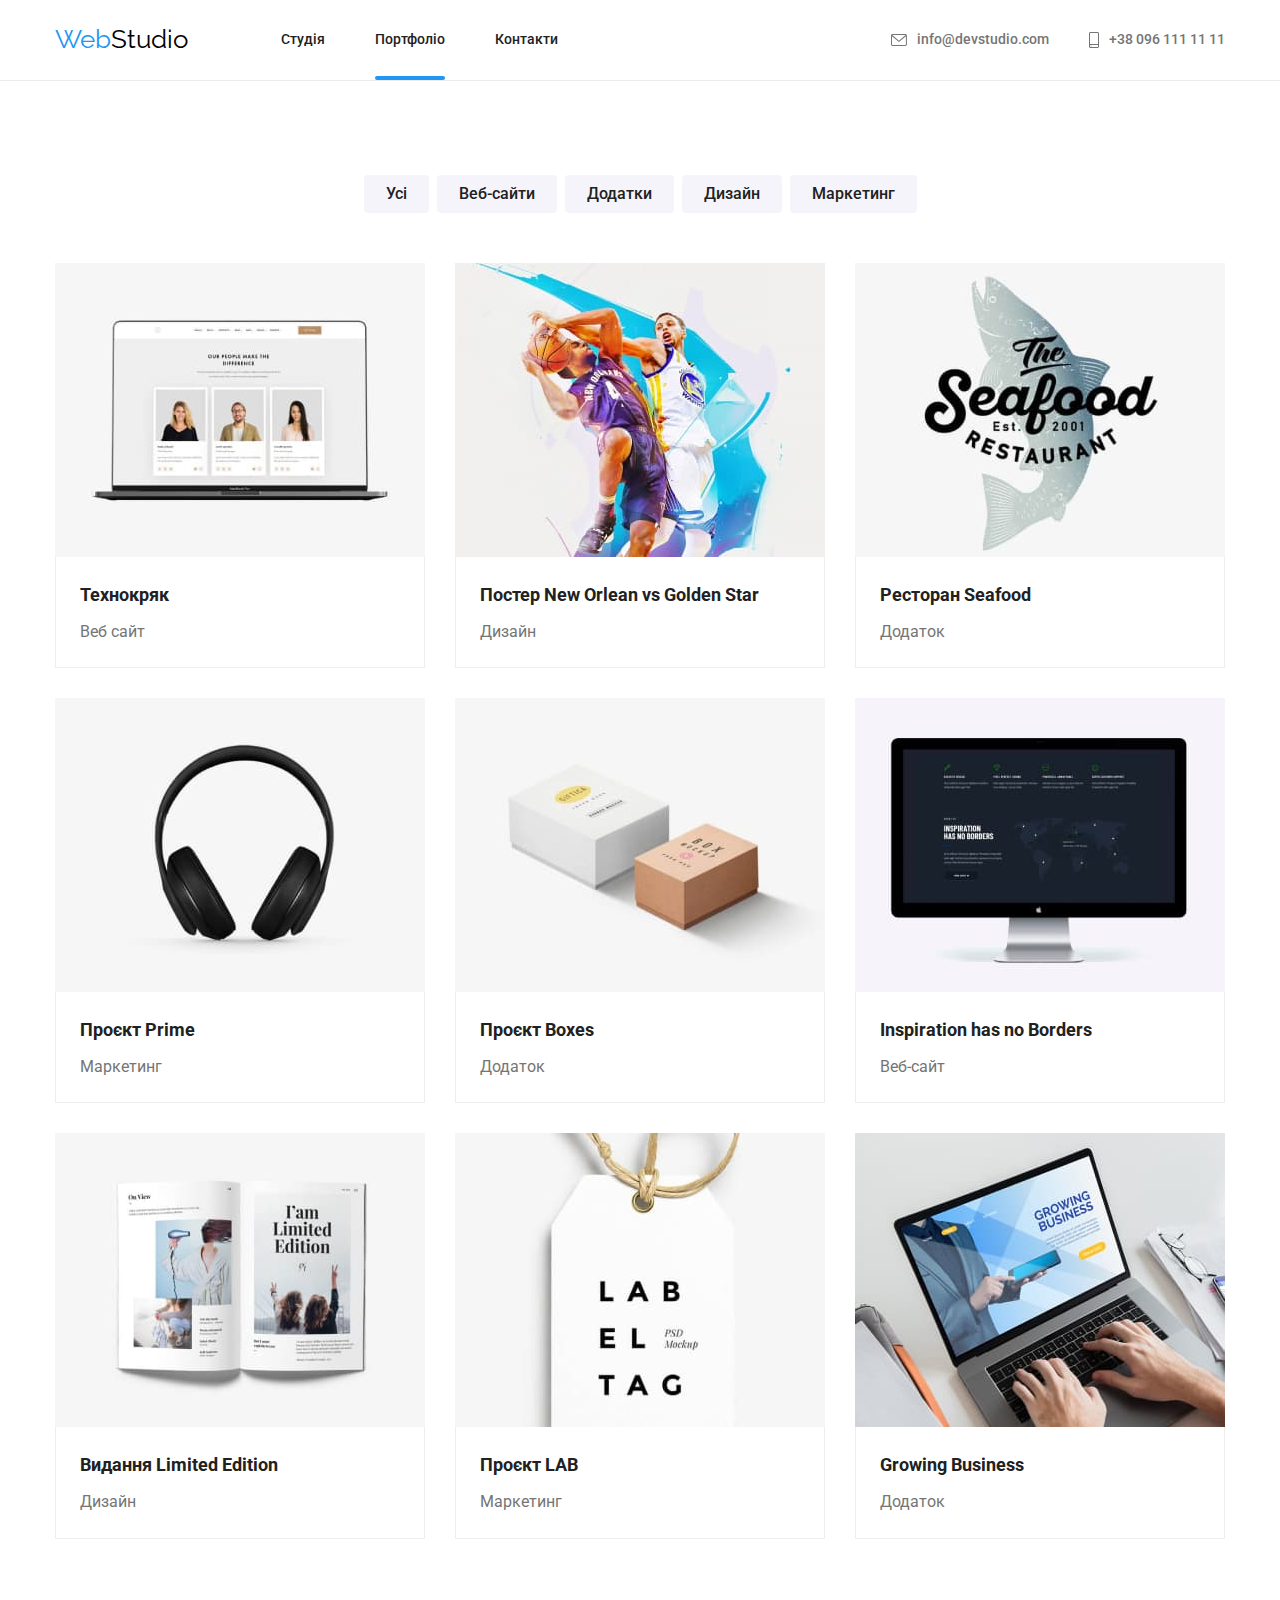
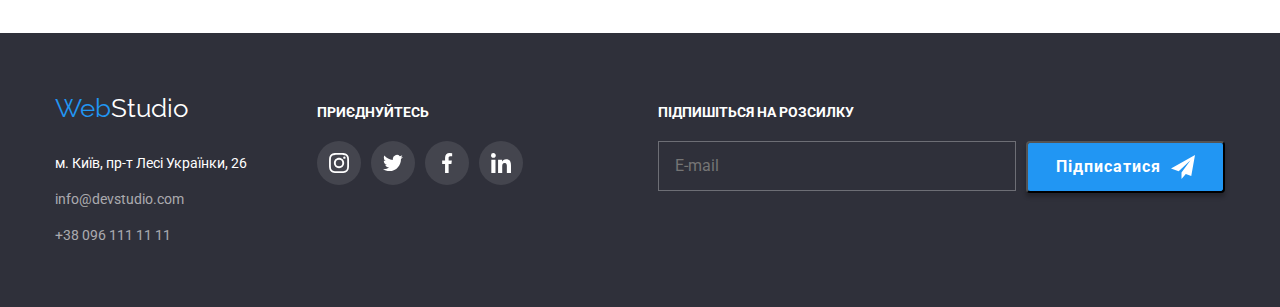
==== commit 40f34f41: "hw7" ====
--- a/portfolio.html
+++ b/portfolio.html
@@ -209,7 +209,7 @@
     <footer class="footer">
       <div class="container footer-main ">
         <div class="footer-contacts">
-       <a lang="en" class="main-logo footer-logo" href="./index.html">Web<span class="main-logo--white">Studio</span></a>
+       <a lang="en" class="main-logo footer__logo" href="./index.html">Web<span class="main-logo--white">Studio</span></a>
           <address>  
           <ul class="adress-list">
               <li class="adress-list-item">
--- a/css/styles.css
+++ b/css/styles.css
@@ -421,7 +421,7 @@
   height: 60px;
 }
 
-                             /* footer */
+                             /* footer */  
 .footer {
   padding-top: 60px;
   padding-bottom: 60px;
--- a/css/main.min.css
+++ b/css/main.min.css
@@ -1 +1 @@
-:root{--primary-text-color: #757575;--secondary-text-color: #212121;--accent-text-color: #2196F3;--white-color: #ffffff}body{background-color:#fff;color:var(--primary-text-color);font-family:"Roboto",sans-serif}p,ul,ol,h1,h2,h3,h4,h5,h6{margin-top:0;margin-bottom:0}ul{list-style:none;padding:0;margin:0}img{display:block}.pointer{cursor:pointer}.flex-added{display:flex;align-items:center}.section{padding-top:94px;padding-bottom:94px}.hidden{position:absolute;width:1px;height:1px;margin:-1px;border:0;padding:0;white-space:nowrap;-webkit-clip-path:inset(100%);clip-path:inset(100%);clip:rect(0 0 0 0);overflow:hidden}.container{margin:0 auto;padding-left:15px;padding-right:15px;width:1200px}.page-header{border-bottom:1px solid #ececec}.page-header__container{display:flex;align-items:center;margin:0 auto;padding-left:15px;padding-right:15px;width:1200px}.main-logo{display:inline-block;font-family:"Raleway",sans-serif;font-size:26px;line-height:1.2;color:var(--accent-text-color);text-decoration:none}.main-logo--black{color:#000}.nav{display:flex;align-items:center}.nav__list{display:flex;margin-left:93px}.nav__item:not(:last-child){margin-right:50px}.nav__link{position:relative;display:block;padding-top:32px;padding-bottom:32px;font-family:inherit;font-weight:500;font-size:14px;line-height:1.14;color:var(--secondary-text-color);transition:color 250ms cubic-bezier(0.4, 0, 0.2, 1);text-decoration:none}.nav__link::after{position:absolute;left:0;bottom:0;content:"";display:block;width:100%;height:4px;background-color:var(--accent-text-color);border-radius:2px;opacity:0}.nav__link.current::after{opacity:1}.nav__link:hover,.nav__link:focus{color:var(--accent-text-color)}.contacts{display:flex;margin-left:auto}.contacts__item:not(:last-child){margin-right:40px}.contacts__link{display:flex;align-items:center;font-weight:500;font-size:14px;line-height:1.14;color:var(--primary-text-color);transition:color 250ms cubic-bezier(0.4, 0, 0.2, 1);text-decoration:none}.contacts__link:hover,.contacts__link:focus{color:var(--accent-text-color)}.contacts__envelope{width:16px;height:12px;margin-right:10px;transition:fill 250ms cubic-bezier(0.4, 0, 0.2, 1);fill:currentColor}.contacts__envelope:hover,.contacts__envelope:focus{fill:var(--accent-text-color)}.contacts__smartphone{width:10px;height:16px;margin-right:10px;transition:fill 250ms cubic-bezier(0.4, 0, 0.2, 1);fill:currentColor}.contacts__smartphone:hover,.contacts__smartphone:focus{fill:var(--accent-text-color)}.backdrop{position:fixed;top:0;left:0;width:100vw;height:100vh;scale:1;background-color:rgba(0,0,0,.2);transition:opacity 250ms cubic-bezier(0.4, 0, 0.2, 1),visibility 250ms cubic-bezier(0.4, 0, 0.2, 1),scale 250ms cubic-bezier(0.4, 0, 0.2, 1)}.backdrop.is-hidden{opacity:0;visibility:hidden;pointer-events:none;scale:0}.modal{position:absolute;top:50%;left:50%;transform:translate(-50%, -50%);width:528px;height:580px;padding:40px;background-color:#fff}.modal-close-btn{position:absolute;top:8px;right:8px;display:flex;justify-content:center;align-items:center;width:30px;height:30px;padding:0;border-radius:50%;background-color:rgba(0,0,0,0);border:1px solid rgba(0,0,0,.1);cursor:pointer}.modal-close-icon{fill:#000;transition:fill 250ms cubic-bezier(0.4, 0, 0.2, 1)}.modal-close-btn:focus,.modal-close-btn:hover .modal-close-icon{fill:#2196f3}.form-title{display:block;margin-top:0;margin-right:auto;margin-left:auto;margin-bottom:12px;font-style:normal;font-weight:700;font-size:20px;line-height:1.15;text-align:center;color:#212121}.form-field{display:block;width:100%;margin-bottom:10px;width:448px;height:58px}.form-field-message{display:block;width:100%;margin-bottom:20px;width:448px;height:138px}.form-contact-inscription{margin-bottom:4px;font-style:normal;font-weight:400;font-size:12px;line-height:1.16;color:#757575}.form-field-input-wrapper{position:relative;display:block;margin-bottom:10px}.form-input{width:100%;height:40px;padding-left:42px;border:1px solid rgba(33,33,33,.2);border-radius:4px;transition:border-color,250ms,cubic-bezier(0.4, 0, 0.2, 1)}.form-input:focus,.form-user-message:focus{outline:none;border-color:#2196f3}.form-input:focus+.form-input-icon{fill:#2196f3}.form-input-icon{position:absolute;top:50%;transform:translateY(-50%);left:12px;width:18px;height:18px;transition:fill 250ms cubic-bezier(0.4, 0, 0.2, 1)}.form-user-message{width:100%;height:120px;margin-bottom:20px;padding:12px 16px;border:1px solid rgba(33,33,33,.2);border-radius:4px;resize:none;transition:border-color,250ms,cubic-bezier(0.4, 0, 0.2, 1)}.form-user-message::-moz-placeholder{font-style:normal;font-weight:400;font-size:12px;line-height:1.14;color:rgba(117,117,117,.5)}.form-user-message::placeholder{font-style:normal;font-weight:400;font-size:12px;line-height:1.14;color:rgba(117,117,117,.5)}.form-agreement-wrapper{display:flex;margin-bottom:30px;margin-left:20px}.form-agreement-field{display:flex;align-items:center}.form-agreement-field::before{display:inline-block;content:"";width:16px;height:16px;margin-right:10px;outline:1px solid #212121}.form-agreement-input{margin-right:8px;fill:#212121}.form-agreement-input:focus+.form-agreement-field::before{outline:1px solid #2196f3}.form-agreement-input:checked+.form-agreement-field::before{background-image:url(../images/icon\ check.svg)}.form-agreement-text{font-style:normal;font-weight:400;font-size:14px;line-height:1.7;color:#757575}.form-agreement-text-part{text-decoration-line:underline;color:#2196f3}.form-btn{display:block;margin-top:0;margin-bottom:0;margin-left:auto;margin-right:auto;padding:10px 50px;border-radius:4px;font-style:normal;font-weight:700;font-size:16px;line-height:1.8;color:#fff;background-color:#2196f3}.section-title{margin-top:0;margin-bottom:50px;font-weight:700;font-size:36px;line-height:1.2;color:var(--secondary-text-color);text-align:center}.social-info{display:flex;margin:0 auto;width:206px;height:44px}.social-info__item{display:flex;width:44px;height:44px;justify-content:center;align-items:center}.social-info__item+.social-info__item{margin-left:10px}.social-info__link{display:flex;width:100%;height:100%;justify-content:center;align-items:center;border-radius:50%;transition:background-color 250ms cubic-bezier(0.4, 0, 0.2, 1)}.social-info__link:hover,.social-info__link:focus{background-color:var(--accent-text-color)}.social-info__pict{width:20px;height:20px;fill:#afb1b8;transition:fill 250ms cubic-bezier(0.4, 0, 0.2, 1)}.social-info__link:hover .social-info__pict,social-info__pict:focus .social-info__pict{fill:#fff}.footer{padding-top:60px;padding-bottom:60px;background-color:#2f303a}.footer-main{display:flex;align-items:baseline}.footer-logo{margin-top:0;margin-bottom:28px}.footer-contacts{margin-right:70px}.footer-social-title{margin-bottom:20px;font-family:"Roboto";font-style:normal;font-weight:700;font-size:14px;line-height:1.14;text-transform:uppercase;color:var(--white-color)}.footer-social-list{display:flex;margin:auto auto;width:206px;height:44px}.footer-social-item{display:flex;width:44px;height:44px;justify-content:center;align-items:center}.footer-social-item+.footer-social-item{margin-left:10px}.footer-social-link{background-color:rgba(255,255,255,.1);display:flex;justify-content:center;align-items:center;width:100%;height:100%;transition:background-color 250ms cubic-bezier(0.4, 0, 0.2, 1);border-radius:50%}.footer-social-link:hover,.footer-social-link:focus{background-color:var(--accent-text-color)}.footer-social-logo{width:20px;height:20px;fill:#fff}.adress-list-item:not(:last-child){margin-bottom:12px}.address-location{margin-bottom:12px;font-style:normal;font-weight:400;font-size:14px;line-height:1.7;color:var(--white-color);text-decoration:none}.logo-part-bottom{color:#fff}.address-mail,.address-tel{font-style:normal;font-size:14px;line-height:1.7;color:rgba(255,255,255,.6);text-decoration:none}.footer-subscribe{margin-left:auto}.footer-subscribe-call{display:inline-block;margin-bottom:20px;font-style:normal;font-weight:700;font-size:14px;line-height:1.14;text-transform:uppercase;color:#fff}.footer-form{display:flex}.footer-form-input{margin-right:10px;padding-left:16px;width:358px;height:50px;font-style:normal;font-weight:400;font-size:16px;line-height:1.2;color:rgba(255,255,255,.6);background-color:#2f303a;border:1px solid rgba(255,255,255,.3)}.footer-form-btn{display:flex;padding:10px 28px;font-style:normal;font-weight:700;font-size:16px;line-height:1.8;align-items:center;text-align:center;letter-spacing:.06em;color:#fff;background-color:#2196f3;box-shadow:0px 4px 4px rgba(0,0,0,.25);border-radius:4px;cursor:pointer}.footer-form-btn::after{content:"";margin-left:10px;width:24px;height:24px;background-image:url(../images/icon\ send.svg)}.hero{margin-right:auto;margin-left:auto;padding-top:200px;padding-bottom:200px;background-image:linear-gradient(rgba(47, 48, 58, 0.4), rgba(47, 48, 58, 0.4)),url(../images/hero-background.jpg);background-color:#212121;text-align:center;max-width:1600px;height:600px}.hero-title{width:696px;margin:0 auto 30px;font-weight:900;font-size:44px;line-height:1.4;color:#fff;letter-spacing:.06em;text-transform:uppercase}.hero-btn{display:inline-block;padding:10px 20px;margin-top:0;margin-bottom:0;font-family:inherit;font-weight:700;font-size:16px;line-height:1.8;color:var(--white-color);background-color:var(--accent-text-color);border:1px solid rgba(0,0,0,0);border-radius:7px}.advantages-section{padding-top:94px;padding-bottom:0}.advantages{display:flex}.advantages .advantages-item+.advantages-item{margin-left:30px}.advantages-item{width:270px}.advantages-icons{display:flex;-o-object-fit:contain;object-fit:contain;justify-content:center;align-items:center;width:270px;height:120px;margin-bottom:30px;background-color:#f5f4fa}.advantages-icons-item{width:70px;height:70px}.advantages-title{margin-top:0;margin-bottom:10px;font-weight:700;font-size:14px;line-height:1.14;color:var(--secondary-text-color);text-transform:uppercase}.advantages-text{margin-bottom:0px;margin-top:0;font-size:14px;line-height:1.7}.deal-list{display:flex;justify-content:center}.deal-image-wrap{position:relative}.deal-image-thumb{position:absolute;display:flex;left:0;bottom:0;justify-content:center;align-items:center;width:370px;height:70px;background-color:rgba(47,48,58,.8)}.deal-image-text{font-family:"Roboto";font-style:normal;font-weight:700;font-size:14px;line-height:1.15;text-align:center;text-transform:uppercase;color:#fff}.deal-list-item:not(:last-child){margin-right:30px}.section-team{margin-right:auto;margin-left:auto;padding-top:94px;padding-bottom:94px;background-color:#f5f4fa}.section-team__container{margin:0 auto;padding-left:15px;padding-right:15px;width:1200px}.section-team__title{margin-top:0;margin-bottom:50px;font-weight:700;font-size:36px;line-height:1.2;color:var(--secondary-text-color);text-align:center}.card-set{display:flex;justify-content:center;margin-top:0}.card-set__item{background-color:#fff;box-shadow:0px 1px 3px rgba(0,0,0,.12),0px 1px 1px rgba(0,0,0,.14),0px 2px 1px rgba(0,0,0,.2);border-radius:0px 0px 4px 4px}.card-set__item:not(:last-child){margin-right:30px}.employee__image{margin-top:0;margin-bottom:0}.employee__meta{padding-top:30px;padding-bottom:30px}.employee__name{margin-top:0;margin-bottom:10px;font-weight:500;font-size:16px;line-height:1.2;color:var(--secondary-text-color);text-align:center}.employee__position{margin-top:0;margin-bottom:16px;font-size:16px;line-height:1.2;text-align:center}.clients-list{display:flex}.clients-list-item{display:flex;justify-content:center;align-items:center;width:170px;height:92px;border-radius:5px}.clients-list-item+.clients-list-item{margin-left:30px}.clients-list-link{display:flex;width:100%;height:100%;border:1px solid #afb1b8;align-items:center;justify-content:center;fill:#afb1b8;transition:border 250ms cubic-bezier(0.4, 0, 0.2, 1),fill 250ms cubic-bezier(0.4, 0, 0.2, 1)}.clients-list-link:hover,.clients-list-link:focus{fill:var(--accent-text-color);border:1px solid #2196f3}.item-logo{width:106px;height:60px}.filter{display:flex;justify-content:center;margin-bottom:50px}.filter .filter-item+.filter-item{margin-left:8px}.filter-btn{padding:6px 22px;font-weight:500;font-size:16px;line-height:1.6;color:var(--secondary-text-color);background-color:#f5f4fa;transition:color 250ms cubic-bezier(0.4, 0, 0.2, 1),background-color 250ms cubic-bezier(0.4, 0, 0.2, 1),box-shadow 250ms cubic-bezier(0.4, 0, 0.2, 1);border:none;border-radius:4px}.filter-btn:hover,.filter-btn:focus{color:var(--white-color);background-color:var(--accent-text-color);box-shadow:0px 3px 1px rgba(0,0,0,.1),0px 1px 2px rgba(0,0,0,.08),0px 2px 2px rgba(0,0,0,.12)}.cards{display:flex;flex-wrap:wrap}.cards a{text-decoration:none}.cards-item{margin-right:30px;margin-bottom:30px;width:370px}.cards-item:nth-child(3n){margin-right:0}.cards-item:nth-last-child(-n+3){margin-bottom:0}.cards-link{display:block;width:100%;height:100%;transition:box-shadow 250ms cubic-bezier(0.4, 0, 0.2, 1)}.cards-link:hover,.cards-link:focus{box-shadow:0px 4px 4px rgba(0,0,0,.25)}.cards-image-wrap{position:relative;overflow:hidden}.cards-image-wrap-thumb{position:absolute;left:0;bottom:0;top:100%;opacity:0;width:370px;height:294px;transform:translateY(100%);background-color:rgba(33,150,243,.9);transition:opacity 250ms cubic-bezier(0.4, 0, 0.2, 1),transform 250ms cubic-bezier(0.4, 0, 0.2, 1)}.cards-link:hover .cards-image-wrap-thumb{opacity:1;transform:translateY(-100%)}.cards-image-wrap-text{display:inline-block;padding:63px 24px;color:#fff;font-family:Roboto;font-size:18px;font-weight:400;line-height:1.6;text-align:left}.cards-content{padding-top:20px;padding-right:24px;padding-bottom:20px;padding-left:24px;border-right:1px solid #eee;border-bottom:1px solid #eee;border-left:1px solid #eee}.cards-disc{margin-top:0;margin-bottom:4px;margin-left:0;font-weight:700;font-size:18px;line-height:2;color:var(--secondary-text-color)}.cards-text{margin-left:0;font-size:16px;line-height:1.9;color:var(--primary-text-color)}/*# sourceMappingURL=main.min.css.map */+:root{--primary-text-color: #757575;--secondary-text-color: #212121;--accent-text-color: #2196F3;--white-color: #ffffff}body{background-color:#fff;color:var(--primary-text-color);font-family:"Roboto",sans-serif}p,ul,ol,h1,h2,h3,h4,h5,h6{margin-top:0;margin-bottom:0}ul{list-style:none;padding:0;margin:0}img{display:block}.pointer{cursor:pointer}.flex-added{display:flex;align-items:center}.section{padding-top:94px;padding-bottom:94px}.hidden{position:absolute;width:1px;height:1px;margin:-1px;border:0;padding:0;white-space:nowrap;-webkit-clip-path:inset(100%);clip-path:inset(100%);clip:rect(0 0 0 0);overflow:hidden}.current{color:var(--accent-text-color)}.container{margin:0 auto;padding-left:15px;padding-right:15px;width:1200px}.main-logo{display:inline-block;font-family:"Raleway",sans-serif;font-size:26px;line-height:1.2;color:var(--accent-text-color);text-decoration:none}.main-logo--black{color:#000}.main-logo--white{color:#fff}.footer__logo{margin-top:0;margin-bottom:28px}.page-header{border-bottom:1px solid #ececec}.page-header__container{display:flex;align-items:center;margin:0 auto;padding-left:15px;padding-right:15px;width:1200px}.nav{display:flex;align-items:center}.nav__list{display:flex;margin-left:93px}.nav__item:not(:last-child){margin-right:50px}.nav__link{position:relative;display:block;padding-top:32px;padding-bottom:32px;font-family:inherit;font-weight:500;font-size:14px;line-height:1.14;color:var(--secondary-text-color);transition:color 250ms cubic-bezier(0.4, 0, 0.2, 1);text-decoration:none}.nav__link::after{position:absolute;left:0;bottom:0;content:"";display:block;width:100%;height:4px;background-color:var(--accent-text-color);border-radius:2px;opacity:0}.nav__link.current::after{opacity:1}.nav__link:hover,.nav__link:focus{color:var(--accent-text-color)}.contacts{display:flex;margin-left:auto}.contacts__item:not(:last-child){margin-right:40px}.contacts__link{display:flex;align-items:center;font-weight:500;font-size:14px;line-height:1.14;color:var(--primary-text-color);transition:color 250ms cubic-bezier(0.4, 0, 0.2, 1);text-decoration:none}.contacts__link:hover,.contacts__link:focus{color:var(--accent-text-color)}.contacts__envelope{width:16px;height:12px;margin-right:10px;transition:fill 250ms cubic-bezier(0.4, 0, 0.2, 1);fill:currentColor}.contacts__envelope:hover,.contacts__envelope:focus{fill:var(--accent-text-color)}.contacts__smartphone{width:10px;height:16px;margin-right:10px;transition:fill 250ms cubic-bezier(0.4, 0, 0.2, 1);fill:currentColor}.contacts__smartphone:hover,.contacts__smartphone:focus{fill:var(--accent-text-color)}.backdrop{position:fixed;top:0;left:0;width:100vw;height:100vh;scale:1;background-color:rgba(0,0,0,.2);transition:opacity 250ms cubic-bezier(0.4, 0, 0.2, 1),visibility 250ms cubic-bezier(0.4, 0, 0.2, 1),scale 250ms cubic-bezier(0.4, 0, 0.2, 1)}.backdrop.is-hidden{opacity:0;visibility:hidden;pointer-events:none;scale:0}.modal{position:absolute;top:50%;left:50%;transform:translate(-50%, -50%);width:528px;height:580px;padding:40px;background-color:#fff}.modal-close-btn{position:absolute;top:8px;right:8px;display:flex;justify-content:center;align-items:center;width:30px;height:30px;padding:0;border-radius:50%;background-color:rgba(0,0,0,0);border:1px solid rgba(0,0,0,.1);cursor:pointer}.modal-close-icon{fill:#000;transition:fill 250ms cubic-bezier(0.4, 0, 0.2, 1)}.modal-close-btn:focus,.modal-close-btn:hover .modal-close-icon{fill:#2196f3}.form-title{display:block;margin-top:0;margin-right:auto;margin-left:auto;margin-bottom:12px;font-style:normal;font-weight:700;font-size:20px;line-height:1.15;text-align:center;color:#212121}.form-field{display:block;width:100%;margin-bottom:10px;width:448px;height:58px}.form-field-message{display:block;width:100%;margin-bottom:20px;width:448px;height:138px}.form-contact-inscription{margin-bottom:4px;font-style:normal;font-weight:400;font-size:12px;line-height:1.16;color:#757575}.form-field-input-wrapper{position:relative;display:block;margin-bottom:10px}.form-input{width:100%;height:40px;padding-left:42px;border:1px solid rgba(33,33,33,.2);border-radius:4px;transition:border-color,250ms,cubic-bezier(0.4, 0, 0.2, 1)}.form-input:focus,.form-user-message:focus{outline:none;border-color:#2196f3}.form-input:focus+.form-input-icon{fill:#2196f3}.form-input-icon{position:absolute;top:50%;transform:translateY(-50%);left:12px;width:18px;height:18px;transition:fill 250ms cubic-bezier(0.4, 0, 0.2, 1)}.form-user-message{width:100%;height:120px;margin-bottom:20px;padding:12px 16px;border:1px solid rgba(33,33,33,.2);border-radius:4px;resize:none;transition:border-color,250ms,cubic-bezier(0.4, 0, 0.2, 1)}.form-user-message::-moz-placeholder{font-style:normal;font-weight:400;font-size:12px;line-height:1.14;color:rgba(117,117,117,.5)}.form-user-message::placeholder{font-style:normal;font-weight:400;font-size:12px;line-height:1.14;color:rgba(117,117,117,.5)}.form-agreement-wrapper{display:flex;margin-bottom:30px;margin-left:20px}.form-agreement-field{display:flex;align-items:center}.form-agreement-field::before{display:inline-block;content:"";width:16px;height:16px;margin-right:10px;outline:1px solid #212121}.form-agreement-input{margin-right:8px;fill:#212121}.form-agreement-input:focus+.form-agreement-field::before{outline:1px solid #2196f3}.form-agreement-input:checked+.form-agreement-field::before{background-image:url(../images/icon\ check.svg)}.form-agreement-text{font-style:normal;font-weight:400;font-size:14px;line-height:1.7;color:#757575}.form-agreement-text-part{text-decoration-line:underline;color:#2196f3}.form-btn{display:block;margin-top:0;margin-bottom:0;margin-left:auto;margin-right:auto;padding:10px 50px;border-radius:4px;font-style:normal;font-weight:700;font-size:16px;line-height:1.8;color:#fff;background-color:#2196f3}.section-title{margin-top:0;margin-bottom:50px;font-weight:700;font-size:36px;line-height:1.2;color:var(--secondary-text-color);text-align:center}.social-info{display:flex;margin:0 auto;width:206px;height:44px}.social-info__item{display:flex;width:44px;height:44px;justify-content:center;align-items:center}.social-info__item+.social-info__item{margin-left:10px}.social-info__link{display:flex;width:100%;height:100%;justify-content:center;align-items:center;border-radius:50%;transition:background-color 250ms cubic-bezier(0.4, 0, 0.2, 1)}.social-info__link:hover,.social-info__link:focus{background-color:var(--accent-text-color)}.social-info__pict{width:20px;height:20px;fill:#afb1b8;transition:fill 250ms cubic-bezier(0.4, 0, 0.2, 1)}.social-info__link:hover .social-info__pict,social-info__pict:focus .social-info__pict{fill:#fff}.footer{padding-top:60px;padding-bottom:60px;background-color:#2f303a}.footer-main{display:flex;align-items:baseline}.footer-logo{margin-top:0;margin-bottom:28px}.footer-contacts{margin-right:70px}.footer-social-title{margin-bottom:20px;font-family:"Roboto";font-style:normal;font-weight:700;font-size:14px;line-height:1.14;text-transform:uppercase;color:var(--white-color)}.footer-social-list{display:flex;margin:auto auto;width:206px;height:44px}.footer-social-item{display:flex;width:44px;height:44px;justify-content:center;align-items:center}.footer-social-item+.footer-social-item{margin-left:10px}.footer-social-link{background-color:rgba(255,255,255,.1);display:flex;justify-content:center;align-items:center;width:100%;height:100%;transition:background-color 250ms cubic-bezier(0.4, 0, 0.2, 1);border-radius:50%}.footer-social-link:hover,.footer-social-link:focus{background-color:var(--accent-text-color)}.footer-social-logo{width:20px;height:20px;fill:#fff}.adress-list-item:not(:last-child){margin-bottom:12px}.address-location{margin-bottom:12px;font-style:normal;font-weight:400;font-size:14px;line-height:1.7;color:var(--white-color);text-decoration:none}.logo-part-bottom{color:#fff}.address-mail,.address-tel{font-style:normal;font-size:14px;line-height:1.7;color:rgba(255,255,255,.6);text-decoration:none}.footer-subscribe{margin-left:auto}.footer-subscribe-call{display:inline-block;margin-bottom:20px;font-style:normal;font-weight:700;font-size:14px;line-height:1.14;text-transform:uppercase;color:#fff}.footer-form{display:flex}.footer-form-input{margin-right:10px;padding-left:16px;width:358px;height:50px;font-style:normal;font-weight:400;font-size:16px;line-height:1.2;color:rgba(255,255,255,.6);background-color:#2f303a;border:1px solid rgba(255,255,255,.3)}.footer-form-btn{display:flex;padding:10px 28px;font-style:normal;font-weight:700;font-size:16px;line-height:1.8;align-items:center;text-align:center;letter-spacing:.06em;color:#fff;background-color:#2196f3;box-shadow:0px 4px 4px rgba(0,0,0,.25);border-radius:4px;cursor:pointer}.footer-form-btn::after{content:"";margin-left:10px;width:24px;height:24px;background-image:url(../images/icon\ send.svg)}.hero{margin-right:auto;margin-left:auto;padding-top:200px;padding-bottom:200px;background-image:linear-gradient(rgba(47, 48, 58, 0.4), rgba(47, 48, 58, 0.4)),url(../images/hero-background.jpg);background-color:#212121;text-align:center;max-width:1600px;height:600px}.hero-title{width:696px;margin:0 auto 30px;font-weight:900;font-size:44px;line-height:1.4;color:#fff;letter-spacing:.06em;text-transform:uppercase}.hero-btn{display:inline-block;padding:10px 20px;margin-top:0;margin-bottom:0;font-family:inherit;font-weight:700;font-size:16px;line-height:1.8;color:var(--white-color);background-color:var(--accent-text-color);border:1px solid rgba(0,0,0,0);border-radius:7px}.advantages-section{padding-top:94px;padding-bottom:0}.advantages{display:flex}.advantages .advantages-item+.advantages-item{margin-left:30px}.advantages-item{width:270px}.advantages-icons{display:flex;-o-object-fit:contain;object-fit:contain;justify-content:center;align-items:center;width:270px;height:120px;margin-bottom:30px;background-color:#f5f4fa}.advantages-icons-item{width:70px;height:70px}.advantages-title{margin-top:0;margin-bottom:10px;font-weight:700;font-size:14px;line-height:1.14;color:var(--secondary-text-color);text-transform:uppercase}.advantages-text{margin-bottom:0px;margin-top:0;font-size:14px;line-height:1.7}.deal-list{display:flex;justify-content:center}.deal-image-wrap{position:relative}.deal-image-thumb{position:absolute;display:flex;left:0;bottom:0;justify-content:center;align-items:center;width:370px;height:70px;background-color:rgba(47,48,58,.8)}.deal-image-text{font-family:"Roboto";font-style:normal;font-weight:700;font-size:14px;line-height:1.15;text-align:center;text-transform:uppercase;color:#fff}.deal-list-item:not(:last-child){margin-right:30px}.section-team{margin-right:auto;margin-left:auto;padding-top:94px;padding-bottom:94px;background-color:#f5f4fa}.section-team__container{margin:0 auto;padding-left:15px;padding-right:15px;width:1200px}.section-team__title{margin-top:0;margin-bottom:50px;font-weight:700;font-size:36px;line-height:1.2;color:var(--secondary-text-color);text-align:center}.card-set{display:flex;justify-content:center;margin-top:0}.card-set__item{background-color:#fff;box-shadow:0px 1px 3px rgba(0,0,0,.12),0px 1px 1px rgba(0,0,0,.14),0px 2px 1px rgba(0,0,0,.2);border-radius:0px 0px 4px 4px}.card-set__item:not(:last-child){margin-right:30px}.employee__image{margin-top:0;margin-bottom:0}.employee__meta{padding-top:30px;padding-bottom:30px}.employee__name{margin-top:0;margin-bottom:10px;font-weight:500;font-size:16px;line-height:1.2;color:var(--secondary-text-color);text-align:center}.employee__position{margin-top:0;margin-bottom:16px;font-size:16px;line-height:1.2;text-align:center}.clients-list{display:flex}.clients-list-item{display:flex;justify-content:center;align-items:center;width:170px;height:92px;border-radius:5px}.clients-list-item+.clients-list-item{margin-left:30px}.clients-list-link{display:flex;width:100%;height:100%;border:1px solid #afb1b8;align-items:center;justify-content:center;fill:#afb1b8;transition:border 250ms cubic-bezier(0.4, 0, 0.2, 1),fill 250ms cubic-bezier(0.4, 0, 0.2, 1)}.clients-list-link:hover,.clients-list-link:focus{fill:var(--accent-text-color);border:1px solid #2196f3}.item-logo{width:106px;height:60px}.filter{display:flex;justify-content:center;margin-bottom:50px}.filter .filter-item+.filter-item{margin-left:8px}.filter-btn{padding:6px 22px;font-weight:500;font-size:16px;line-height:1.6;color:var(--secondary-text-color);background-color:#f5f4fa;transition:color 250ms cubic-bezier(0.4, 0, 0.2, 1),background-color 250ms cubic-bezier(0.4, 0, 0.2, 1),box-shadow 250ms cubic-bezier(0.4, 0, 0.2, 1);border:none;border-radius:4px}.filter-btn:hover,.filter-btn:focus{color:var(--white-color);background-color:var(--accent-text-color);box-shadow:0px 3px 1px rgba(0,0,0,.1),0px 1px 2px rgba(0,0,0,.08),0px 2px 2px rgba(0,0,0,.12)}.cards{display:flex;flex-wrap:wrap}.cards a{text-decoration:none}.cards-item{margin-right:30px;margin-bottom:30px;width:370px}.cards-item:nth-child(3n){margin-right:0}.cards-item:nth-last-child(-n+3){margin-bottom:0}.cards-link{display:block;width:100%;height:100%;transition:box-shadow 250ms cubic-bezier(0.4, 0, 0.2, 1)}.cards-link:hover,.cards-link:focus{box-shadow:0px 4px 4px rgba(0,0,0,.25)}.cards-image-wrap{position:relative;overflow:hidden}.cards-image-wrap-thumb{position:absolute;left:0;bottom:0;top:100%;opacity:0;width:370px;height:294px;transform:translateY(100%);background-color:rgba(33,150,243,.9);transition:opacity 250ms cubic-bezier(0.4, 0, 0.2, 1),transform 250ms cubic-bezier(0.4, 0, 0.2, 1)}.cards-link:hover .cards-image-wrap-thumb{opacity:1;transform:translateY(-100%)}.cards-image-wrap-text{display:inline-block;padding:63px 24px;color:#fff;font-family:Roboto;font-size:18px;font-weight:400;line-height:1.6;text-align:left}.cards-content{padding-top:20px;padding-right:24px;padding-bottom:20px;padding-left:24px;border-right:1px solid #eee;border-bottom:1px solid #eee;border-left:1px solid #eee}.cards-disc{margin-top:0;margin-bottom:4px;margin-left:0;font-weight:700;font-size:18px;line-height:2;color:var(--secondary-text-color)}.cards-text{margin-left:0;font-size:16px;line-height:1.9;color:var(--primary-text-color)}/*# sourceMappingURL=main.min.css.map */